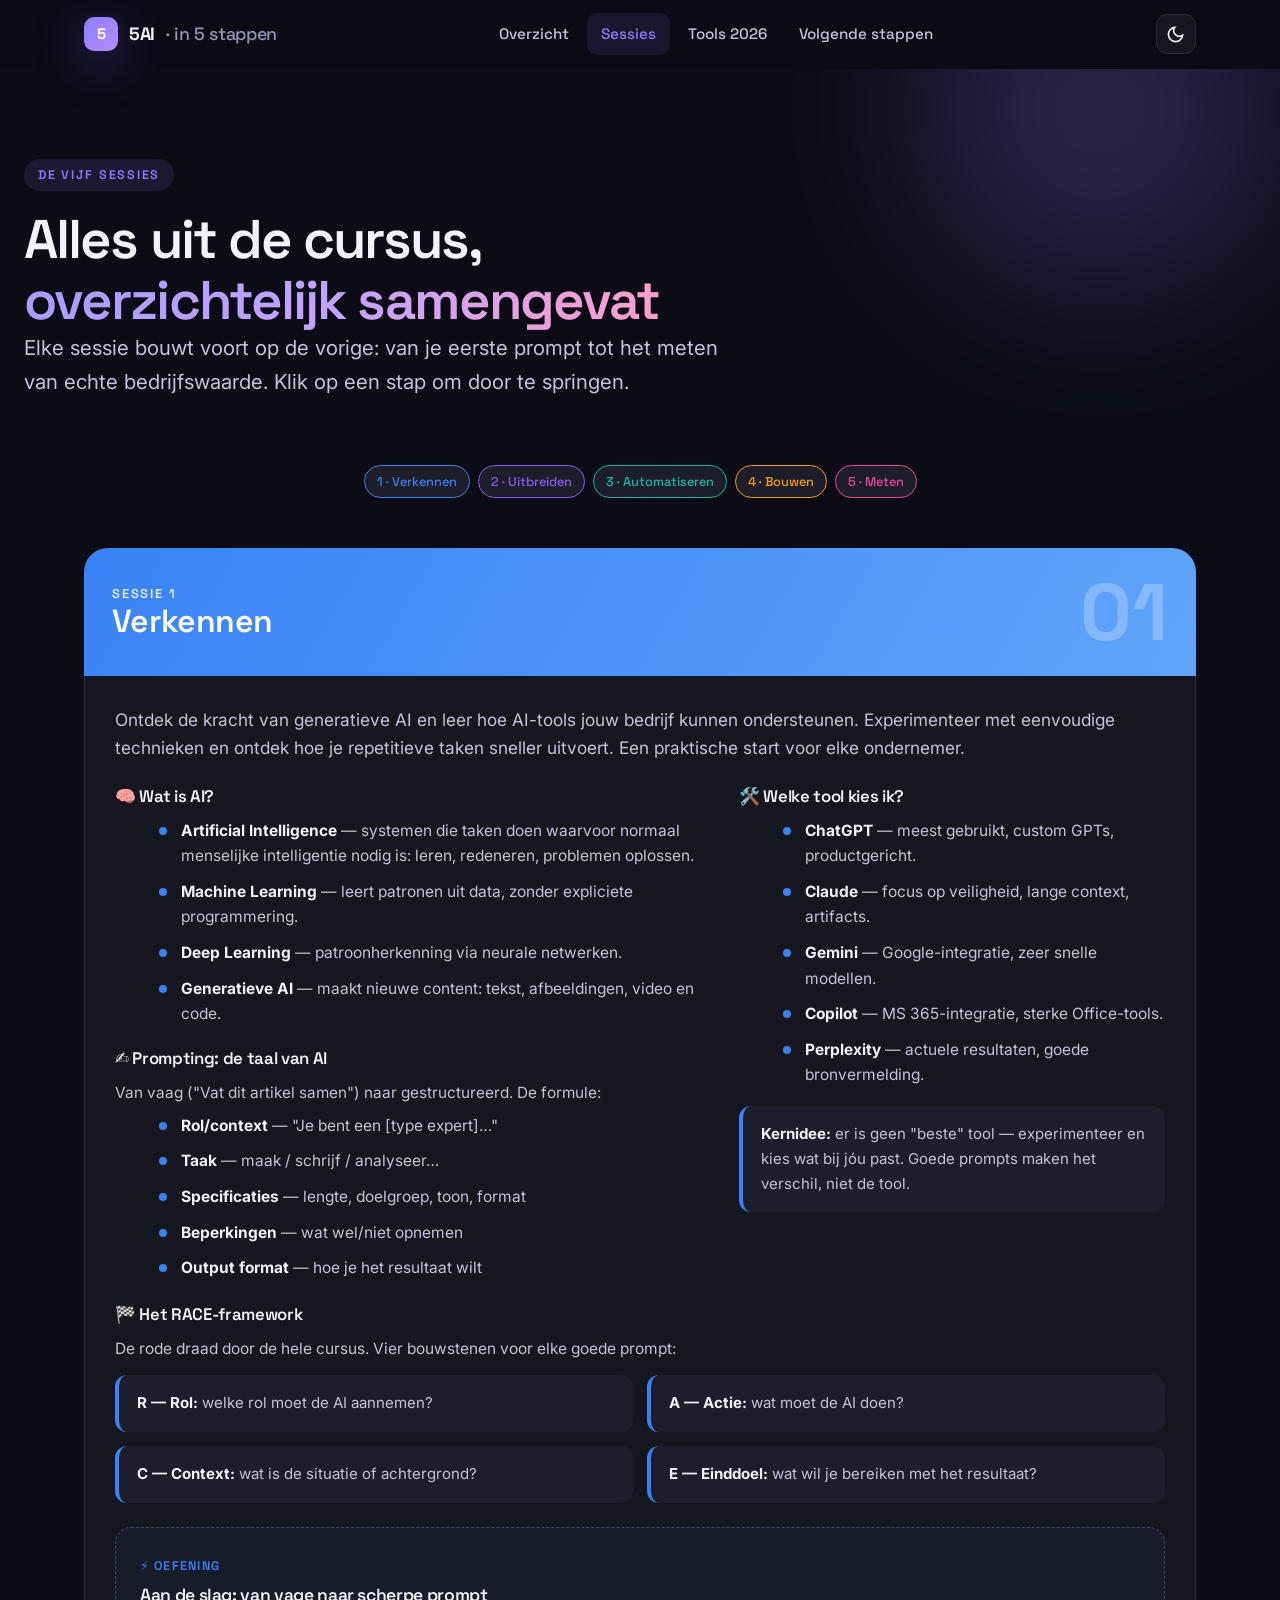
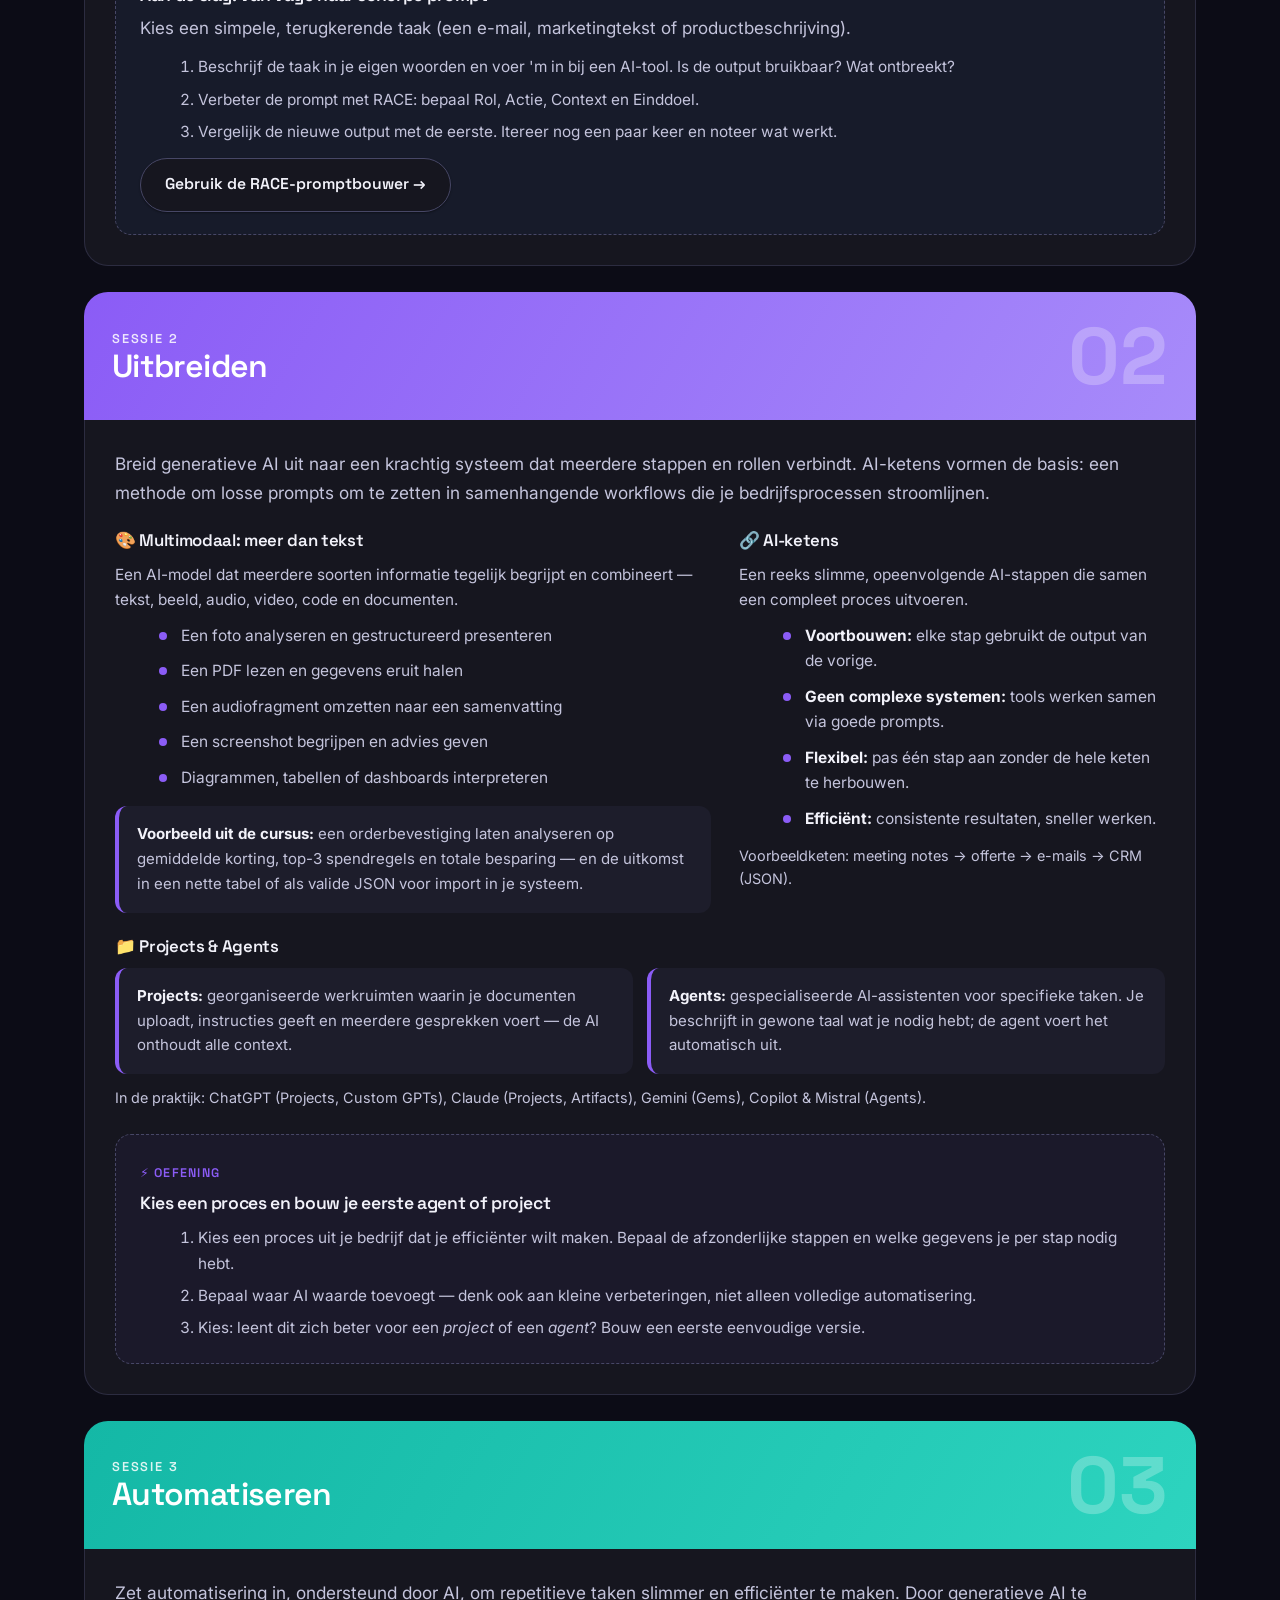
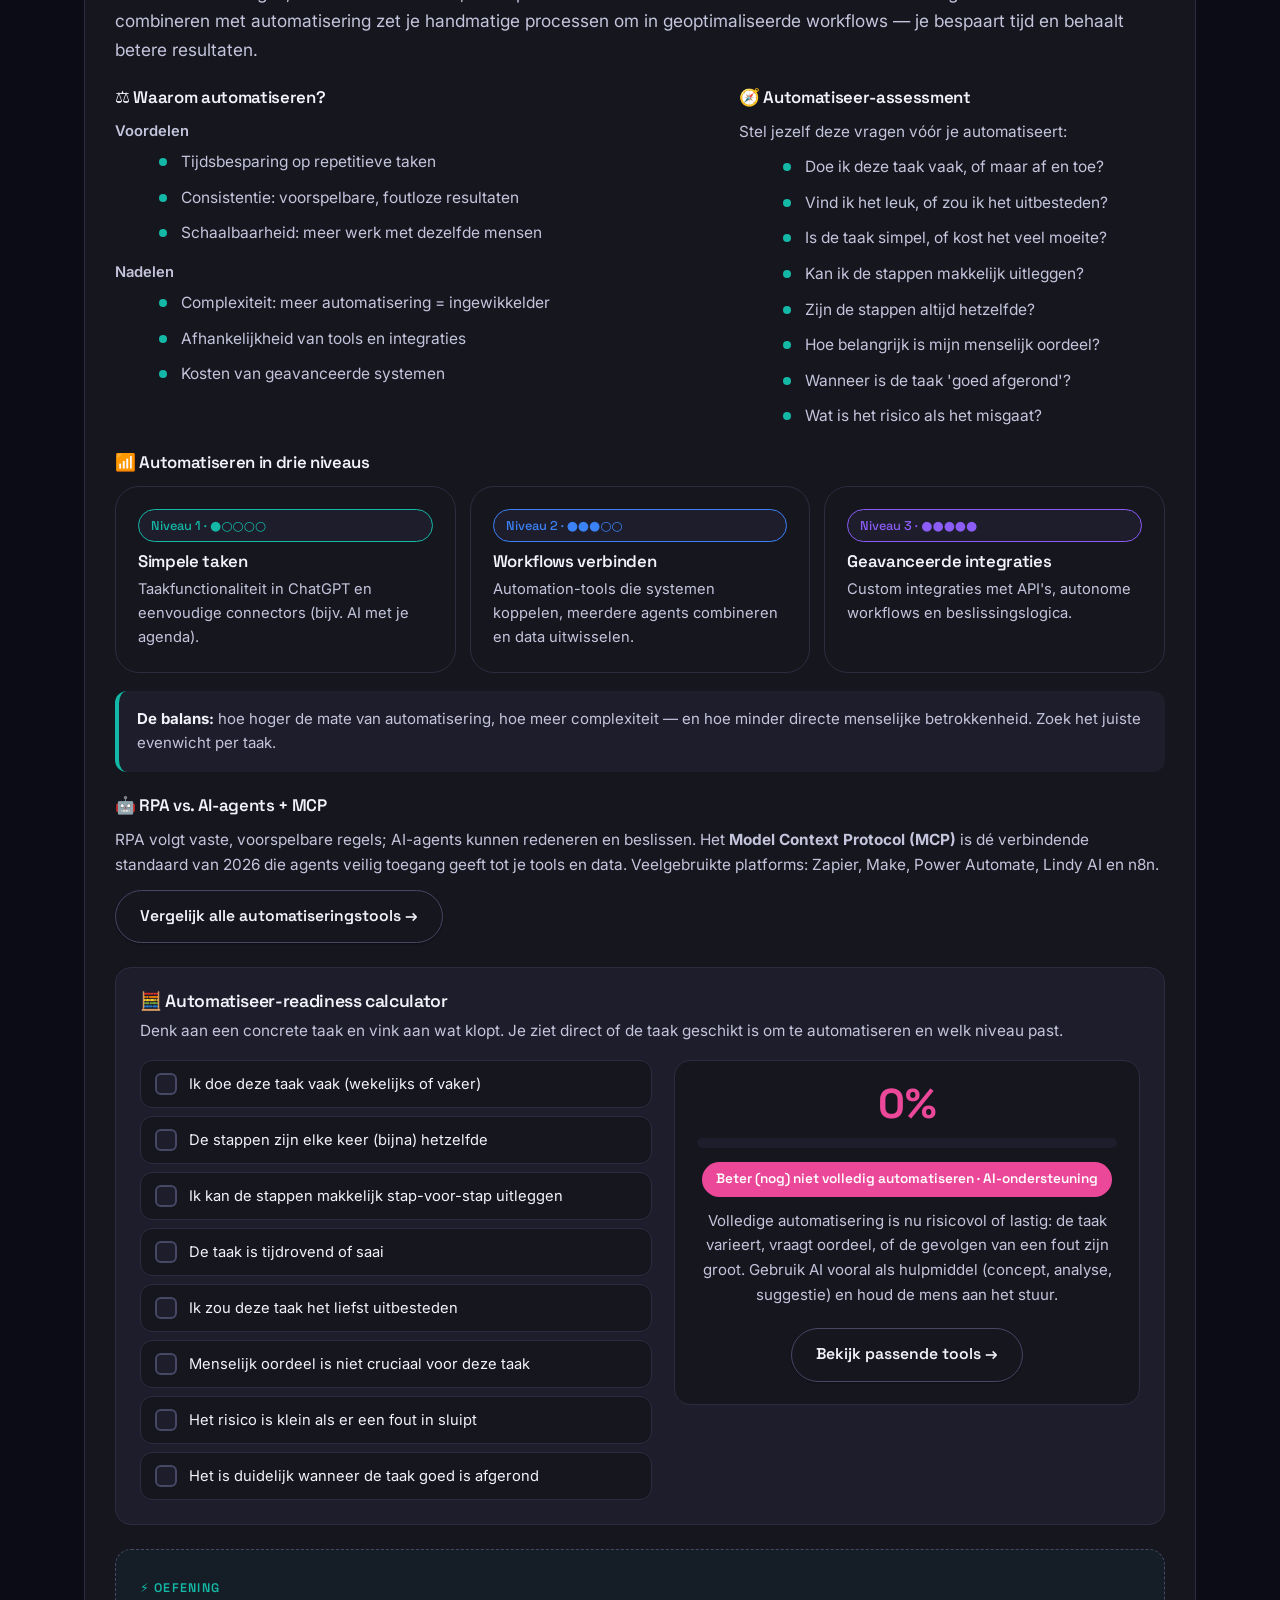
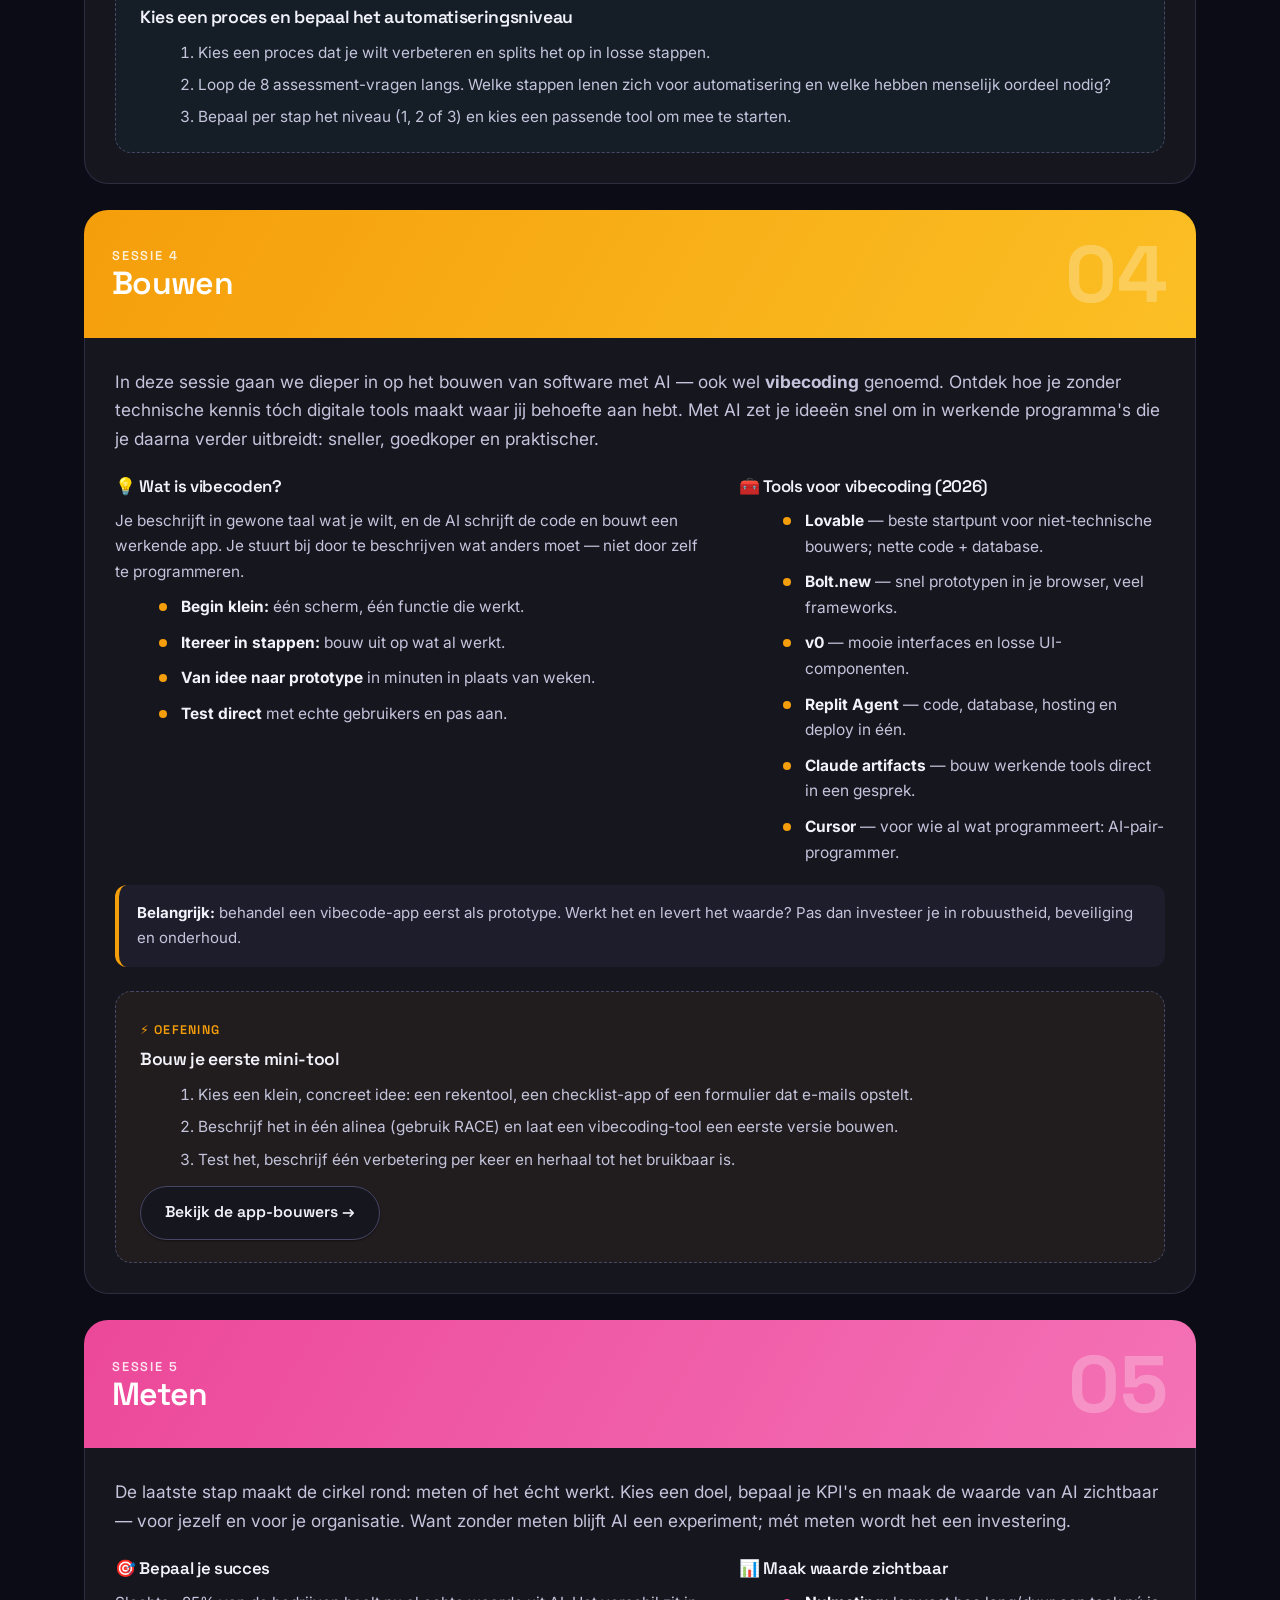
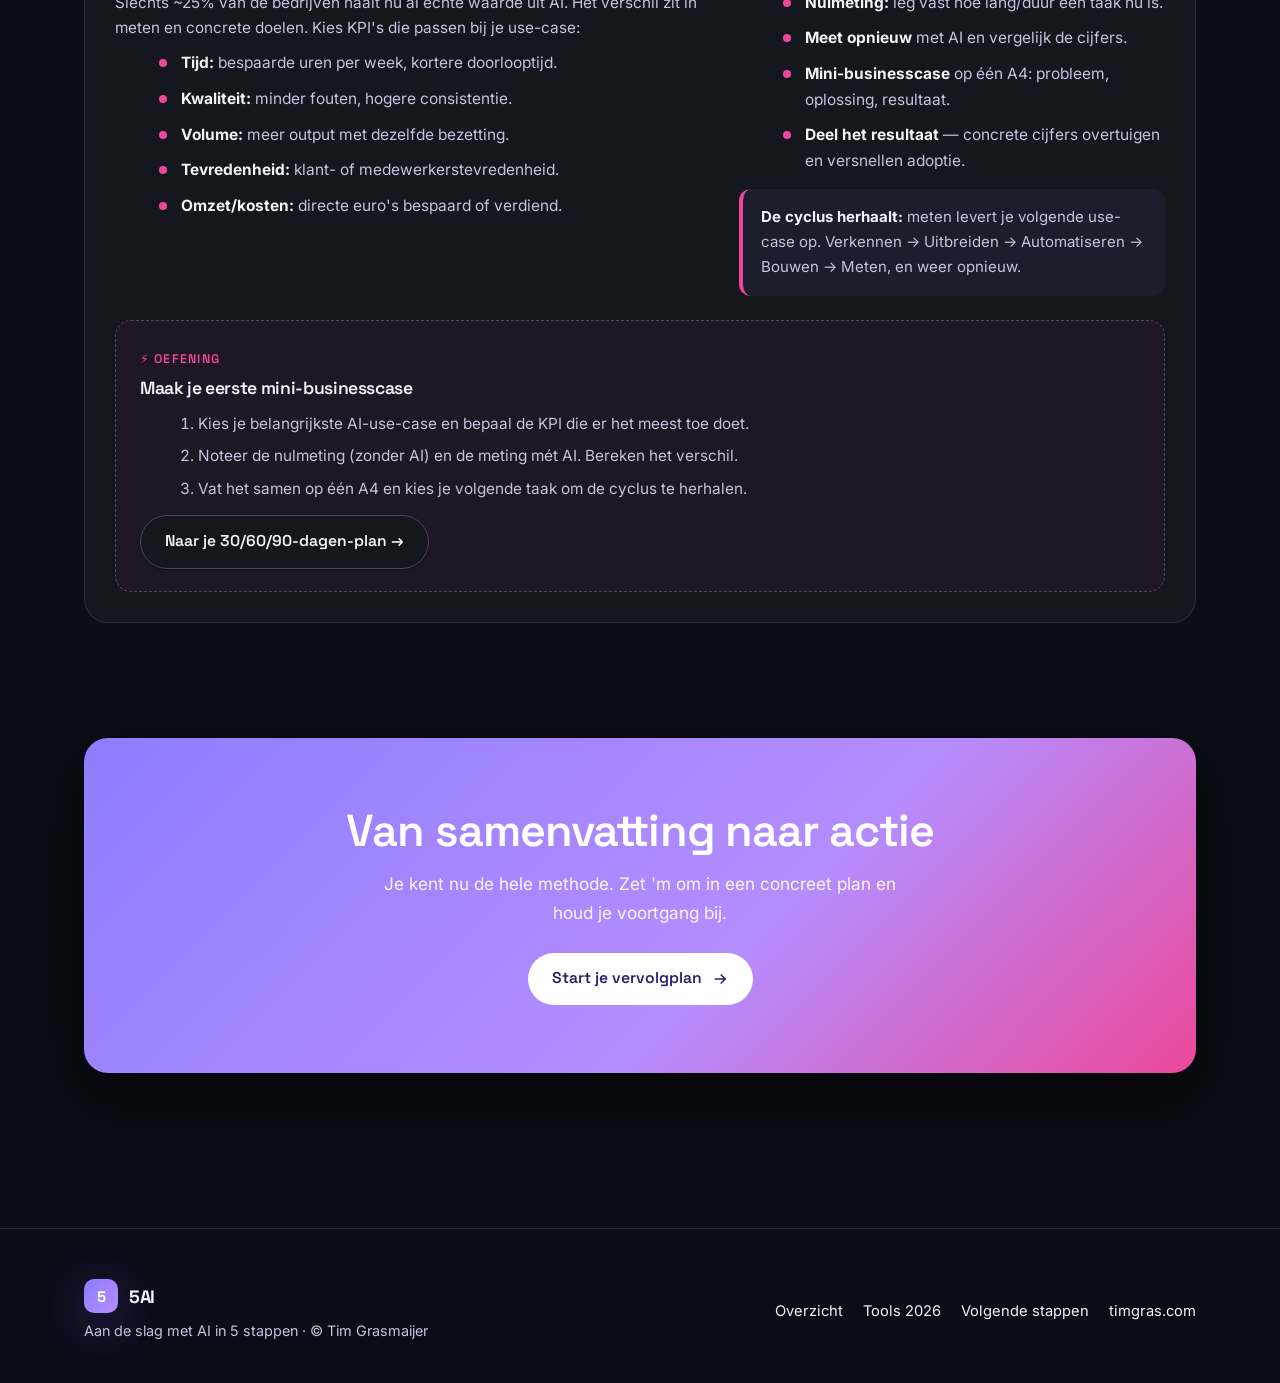
==== sessies.html @ a43a0463 "Initial commit" ====
<!DOCTYPE html>
<html lang="nl">
<head>
<meta charset="UTF-8" />
<meta name="viewport" content="width=device-width, initial-scale=1.0" />
<title>Sessies — 5AI</title>
<meta name="description" content="Samenvattingen van alle vijf sessies: Verkennen, Uitbreiden, Automatiseren, Bouwen en Meten — met frameworks en oefeningen." />
<link rel="preconnect" href="https://fonts.googleapis.com" />
<link rel="preconnect" href="https://fonts.gstatic.com" crossorigin />
<link href="https://fonts.googleapis.com/css2?family=Inter:wght@400;500;600&family=Space+Grotesk:wght@500;600;700&display=swap" rel="stylesheet" />
<script>try{document.documentElement.setAttribute('data-theme',localStorage.getItem('5ai-theme')||'dark')}catch(e){document.documentElement.setAttribute('data-theme','dark')}</script>
<link rel="stylesheet" href="css/styles.css" />
</head>
<body>

<header class="nav">
  <div class="wrap nav-inner">
    <a class="brand" href="index.html"><span class="logo">5</span> 5AI<span style="color:var(--faint);font-weight:500"> · in 5 stappen</span></a>
    <nav class="nav-links">
      <a href="index.html">Overzicht</a>
      <a href="sessies.html">Sessies</a>
      <a href="tools.html">Tools 2026</a>
      <a href="volgende-stappen.html">Volgende stappen</a>
    </nav>
    <div class="nav-tools">
      <button class="theme-toggle" onclick="toggleTheme()" aria-label="Wissel thema">
        <svg class="sun" viewBox="0 0 24 24" fill="none" stroke="currentColor" stroke-width="2"><circle cx="12" cy="12" r="4"/><path d="M12 2v2M12 20v2M4.93 4.93l1.41 1.41M17.66 17.66l1.41 1.41M2 12h2M20 12h2M6.34 17.66l-1.41 1.41M19.07 4.93l-1.41 1.41"/></svg>
        <svg class="moon" viewBox="0 0 24 24" fill="none" stroke="currentColor" stroke-width="2"><path d="M21 12.79A9 9 0 1 1 11.21 3 7 7 0 0 0 21 12.79z"/></svg>
      </button>
      <button class="hamburger" onclick="toggleMenu()" aria-label="Menu">
        <svg viewBox="0 0 24 24" fill="none" stroke="currentColor" stroke-width="2" width="20" height="20"><path d="M3 6h18M3 12h18M3 18h18"/></svg>
      </button>
    </div>
  </div>
</header>

<!-- PAGE HERO -->
<section class="page-hero">
  <div class="hero-blob b1"></div>
  <div class="wrap hero-inner" style="text-align:left;max-width:760px;margin-left:0">
    <span class="eyebrow reveal">De vijf sessies</span>
    <h1 class="display reveal d1" style="font-size:clamp(2rem,5vw,3.4rem)">Alles uit de cursus,<br><span class="gradient-text">overzichtelijk samengevat</span></h1>
    <p class="lead reveal d2">Elke sessie bouwt voort op de vorige: van je eerste prompt tot het meten van echte bedrijfswaarde. Klik op een stap om door te springen.</p>
  </div>
</section>

<!-- QUICK NAV -->
<section class="wrap reveal" style="margin-bottom:10px">
  <div class="chip-row" style="justify-content:center">
    <a class="chip" href="#sessie-1" style="border-color:var(--s1);color:var(--s1)">1 · Verkennen</a>
    <a class="chip" href="#sessie-2" style="border-color:var(--s2);color:var(--s2)">2 · Uitbreiden</a>
    <a class="chip" href="#sessie-3" style="border-color:var(--s3);color:var(--s3)">3 · Automatiseren</a>
    <a class="chip" href="#sessie-4" style="border-color:var(--s4);color:var(--s4)">4 · Bouwen</a>
    <a class="chip" href="#sessie-5" style="border-color:var(--s5);color:var(--s5)">5 · Meten</a>
  </div>
</section>

<section class="section" style="padding-top:40px">
  <div class="wrap">

  <!-- SESSIE 1 -->
  <article class="session-detail reveal" id="sessie-1" style="--accent:var(--s1)">
    <div class="sd-header" style="background:linear-gradient(120deg,var(--s1),#60a5fa)">
      <div><div class="k">Sessie 1</div><h3>Verkennen</h3></div>
      <div class="big-num">01</div>
    </div>
    <div class="sd-body">
      <p class="sd-intro">Ontdek de kracht van generatieve AI en leer hoe AI-tools jouw bedrijf kunnen ondersteunen. Experimenteer met eenvoudige technieken en ontdek hoe je repetitieve taken sneller uitvoert. Een praktische start voor elke ondernemer.</p>
      <div class="sd-grid">
        <div class="sd-block">
          <h4>🧠 Wat is AI?</h4>
          <ul class="sd-list">
            <li><strong>Artificial Intelligence</strong> — systemen die taken doen waarvoor normaal menselijke intelligentie nodig is: leren, redeneren, problemen oplossen.</li>
            <li><strong>Machine Learning</strong> — leert patronen uit data, zonder expliciete programmering.</li>
            <li><strong>Deep Learning</strong> — patroonherkenning via neurale netwerken.</li>
            <li><strong>Generatieve AI</strong> — maakt nieuwe content: tekst, afbeeldingen, video en code.</li>
          </ul>
          <h4 style="margin-top:22px">✍️ Prompting: de taal van AI</h4>
          <p class="muted" style="font-size:.96rem;margin-bottom:8px">Van vaag ("Vat dit artikel samen") naar gestructureerd. De formule:</p>
          <ul class="sd-list">
            <li><strong>Rol/context</strong> — "Je bent een [type expert]…"</li>
            <li><strong>Taak</strong> — maak / schrijf / analyseer…</li>
            <li><strong>Specificaties</strong> — lengte, doelgroep, toon, format</li>
            <li><strong>Beperkingen</strong> — wat wel/niet opnemen</li>
            <li><strong>Output format</strong> — hoe je het resultaat wilt</li>
          </ul>
        </div>
        <div class="sd-block">
          <h4>🛠️ Welke tool kies ik?</h4>
          <ul class="sd-list">
            <li><strong>ChatGPT</strong> — meest gebruikt, custom GPTs, productgericht.</li>
            <li><strong>Claude</strong> — focus op veiligheid, lange context, artifacts.</li>
            <li><strong>Gemini</strong> — Google-integratie, zeer snelle modellen.</li>
            <li><strong>Copilot</strong> — MS 365-integratie, sterke Office-tools.</li>
            <li><strong>Perplexity</strong> — actuele resultaten, goede bronvermelding.</li>
          </ul>
          <div class="callout" style="margin-top:18px"><strong>Kernidee:</strong> er is geen "beste" tool — experimenteer en kies wat bij jóu past. Goede prompts maken het verschil, niet de tool.</div>
        </div>
      </div>

      <div class="sd-block" style="margin-top:24px">
        <h4>🏁 Het RACE-framework</h4>
        <p class="muted" style="font-size:.97rem">De rode draad door de hele cursus. Vier bouwstenen voor elke goede prompt:</p>
        <div class="grid grid-2" style="margin-top:14px;gap:14px">
          <div class="callout" style="border-color:var(--s1)"><strong>R — Rol:</strong> welke rol moet de AI aannemen?</div>
          <div class="callout" style="border-color:var(--s1)"><strong>A — Actie:</strong> wat moet de AI doen?</div>
          <div class="callout" style="border-color:var(--s1)"><strong>C — Context:</strong> wat is de situatie of achtergrond?</div>
          <div class="callout" style="border-color:var(--s1)"><strong>E — Einddoel:</strong> wat wil je bereiken met het resultaat?</div>
        </div>
      </div>

      <div class="exercise">
        <span class="ex-tag">⚡ Oefening</span>
        <h4>Aan de slag: van vage naar scherpe prompt</h4>
        <p class="muted">Kies een simpele, terugkerende taak (een e-mail, marketingtekst of productbeschrijving).</p>
        <ol>
          <li>Beschrijf de taak in je eigen woorden en voer 'm in bij een AI-tool. Is de output bruikbaar? Wat ontbreekt?</li>
          <li>Verbeter de prompt met RACE: bepaal Rol, Actie, Context en Einddoel.</li>
          <li>Vergelijk de nieuwe output met de eerste. Itereer nog een paar keer en noteer wat werkt.</li>
        </ol>
        <p style="margin-top:14px"><a class="btn btn-ghost" href="volgende-stappen.html#race">Gebruik de RACE-promptbouwer →</a></p>
      </div>
    </div>
  </article>

  <!-- SESSIE 2 -->
  <article class="session-detail reveal" id="sessie-2" style="--accent:var(--s2)">
    <div class="sd-header" style="background:linear-gradient(120deg,var(--s2),#a78bfa)">
      <div><div class="k">Sessie 2</div><h3>Uitbreiden</h3></div>
      <div class="big-num">02</div>
    </div>
    <div class="sd-body">
      <p class="sd-intro">Breid generatieve AI uit naar een krachtig systeem dat meerdere stappen en rollen verbindt. AI-ketens vormen de basis: een methode om losse prompts om te zetten in samenhangende workflows die je bedrijfsprocessen stroomlijnen.</p>
      <div class="sd-grid">
        <div class="sd-block">
          <h4>🎨 Multimodaal: meer dan tekst</h4>
          <p class="muted" style="font-size:.96rem;margin-bottom:10px">Een AI-model dat meerdere soorten informatie tegelijk begrijpt en combineert — tekst, beeld, audio, video, code en documenten.</p>
          <ul class="sd-list">
            <li>Een foto analyseren en gestructureerd presenteren</li>
            <li>Een PDF lezen en gegevens eruit halen</li>
            <li>Een audiofragment omzetten naar een samenvatting</li>
            <li>Een screenshot begrijpen en advies geven</li>
            <li>Diagrammen, tabellen of dashboards interpreteren</li>
          </ul>
          <div class="callout" style="margin-top:16px;border-color:var(--s2)"><strong>Voorbeeld uit de cursus:</strong> een orderbevestiging laten analyseren op gemiddelde korting, top-3 spendregels en totale besparing — en de uitkomst in een nette tabel of als valide JSON voor import in je systeem.</div>
        </div>
        <div class="sd-block">
          <h4>🔗 AI-ketens</h4>
          <p class="muted" style="font-size:.96rem;margin-bottom:10px">Een reeks slimme, opeenvolgende AI-stappen die samen een compleet proces uitvoeren.</p>
          <ul class="sd-list">
            <li><strong>Voortbouwen:</strong> elke stap gebruikt de output van de vorige.</li>
            <li><strong>Geen complexe systemen:</strong> tools werken samen via goede prompts.</li>
            <li><strong>Flexibel:</strong> pas één stap aan zonder de hele keten te herbouwen.</li>
            <li><strong>Efficiënt:</strong> consistente resultaten, sneller werken.</li>
          </ul>
          <p class="muted" style="font-size:.9rem;margin-top:12px">Voorbeeldketen: meeting notes → offerte → e-mails → CRM (JSON).</p>
        </div>
      </div>

      <div class="sd-block" style="margin-top:24px">
        <h4>📁 Projects & Agents</h4>
        <div class="grid grid-2" style="margin-top:12px;gap:14px">
          <div class="callout" style="border-color:var(--s2)"><strong>Projects:</strong> georganiseerde werkruimten waarin je documenten uploadt, instructies geeft en meerdere gesprekken voert — de AI onthoudt alle context.</div>
          <div class="callout" style="border-color:var(--s2)"><strong>Agents:</strong> gespecialiseerde AI-assistenten voor specifieke taken. Je beschrijft in gewone taal wat je nodig hebt; de agent voert het automatisch uit.</div>
        </div>
        <p class="muted" style="font-size:.9rem;margin-top:12px">In de praktijk: ChatGPT (Projects, Custom GPTs), Claude (Projects, Artifacts), Gemini (Gems), Copilot &amp; Mistral (Agents).</p>
      </div>

      <div class="exercise">
        <span class="ex-tag">⚡ Oefening</span>
        <h4>Kies een proces en bouw je eerste agent of project</h4>
        <ol>
          <li>Kies een proces uit je bedrijf dat je efficiënter wilt maken. Bepaal de afzonderlijke stappen en welke gegevens je per stap nodig hebt.</li>
          <li>Bepaal waar AI waarde toevoegt — denk ook aan kleine verbeteringen, niet alleen volledige automatisering.</li>
          <li>Kies: leent dit zich beter voor een <em>project</em> of een <em>agent</em>? Bouw een eerste eenvoudige versie.</li>
        </ol>
      </div>
    </div>
  </article>

  <!-- SESSIE 3 -->
  <article class="session-detail reveal" id="sessie-3" style="--accent:var(--s3)">
    <div class="sd-header" style="background:linear-gradient(120deg,var(--s3),#2dd4bf)">
      <div><div class="k">Sessie 3</div><h3>Automatiseren</h3></div>
      <div class="big-num">03</div>
    </div>
    <div class="sd-body">
      <p class="sd-intro">Zet automatisering in, ondersteund door AI, om repetitieve taken slimmer en efficiënter te maken. Door generatieve AI te combineren met automatisering zet je handmatige processen om in geoptimaliseerde workflows — je bespaart tijd en behaalt betere resultaten.</p>
      <div class="sd-grid">
        <div class="sd-block">
          <h4>⚖️ Waarom automatiseren?</h4>
          <p class="muted" style="font-size:.92rem;font-weight:600;margin-bottom:6px">Voordelen</p>
          <ul class="sd-list">
            <li>Tijdsbesparing op repetitieve taken</li>
            <li>Consistentie: voorspelbare, foutloze resultaten</li>
            <li>Schaalbaarheid: meer werk met dezelfde mensen</li>
          </ul>
          <p class="muted" style="font-size:.92rem;font-weight:600;margin:14px 0 6px">Nadelen</p>
          <ul class="sd-list">
            <li>Complexiteit: meer automatisering = ingewikkelder</li>
            <li>Afhankelijkheid van tools en integraties</li>
            <li>Kosten van geavanceerde systemen</li>
          </ul>
        </div>
        <div class="sd-block">
          <h4>🧭 Automatiseer-assessment</h4>
          <p class="muted" style="font-size:.96rem;margin-bottom:10px">Stel jezelf deze vragen vóór je automatiseert:</p>
          <ul class="sd-list">
            <li>Doe ik deze taak vaak, of maar af en toe?</li>
            <li>Vind ik het leuk, of zou ik het uitbesteden?</li>
            <li>Is de taak simpel, of kost het veel moeite?</li>
            <li>Kan ik de stappen makkelijk uitleggen?</li>
            <li>Zijn de stappen altijd hetzelfde?</li>
            <li>Hoe belangrijk is mijn menselijk oordeel?</li>
            <li>Wanneer is de taak 'goed afgerond'?</li>
            <li>Wat is het risico als het misgaat?</li>
          </ul>
        </div>
      </div>

      <div class="sd-block" style="margin-top:24px">
        <h4>📶 Automatiseren in drie niveaus</h4>
        <div class="grid grid-3" style="margin-top:14px;gap:14px">
          <div class="card" style="padding:22px;box-shadow:none">
            <div class="chip" style="border-color:var(--s3);color:var(--s3)">Niveau 1 · ●○○○○</div>
            <h3 style="font-size:1.05rem;margin:10px 0 6px">Simpele taken</h3>
            <p style="font-size:.92rem">Taakfunctionaliteit in ChatGPT en eenvoudige connectors (bijv. AI met je agenda).</p>
          </div>
          <div class="card" style="padding:22px;box-shadow:none">
            <div class="chip" style="border-color:var(--s1);color:var(--s1)">Niveau 2 · ●●●○○</div>
            <h3 style="font-size:1.05rem;margin:10px 0 6px">Workflows verbinden</h3>
            <p style="font-size:.92rem">Automation-tools die systemen koppelen, meerdere agents combineren en data uitwisselen.</p>
          </div>
          <div class="card" style="padding:22px;box-shadow:none">
            <div class="chip" style="border-color:var(--s2);color:var(--s2)">Niveau 3 · ●●●●●</div>
            <h3 style="font-size:1.05rem;margin:10px 0 6px">Geavanceerde integraties</h3>
            <p style="font-size:.92rem">Custom integraties met API's, autonome workflows en beslissingslogica.</p>
          </div>
        </div>
        <div class="callout" style="margin-top:18px;border-color:var(--s3)"><strong>De balans:</strong> hoe hoger de mate van automatisering, hoe meer complexiteit — en hoe minder directe menselijke betrokkenheid. Zoek het juiste evenwicht per taak.</div>
      </div>

      <div class="sd-block" style="margin-top:24px">
        <h4>🤖 RPA vs. AI-agents + MCP</h4>
        <p class="muted" style="font-size:.96rem">RPA volgt vaste, voorspelbare regels; AI-agents kunnen redeneren en beslissen. Het <strong>Model Context Protocol (MCP)</strong> is dé verbindende standaard van 2026 die agents veilig toegang geeft tot je tools en data. Veelgebruikte platforms: Zapier, Make, Power Automate, Lindy AI en n8n.</p>
        <p style="margin-top:12px"><a class="btn btn-ghost" href="tools.html">Vergelijk alle automatiseringstools →</a></p>
      </div>

      <div class="calc-wrap" style="margin-top:24px">
        <h4 style="display:flex;align-items:center;gap:8px;font-size:1.1rem;margin-bottom:6px">🧮 Automatiseer-readiness calculator</h4>
        <p class="muted" style="font-size:.96rem;margin-bottom:16px">Denk aan een concrete taak en vink aan wat klopt. Je ziet direct of de taak geschikt is om te automatiseren en welk niveau past.</p>
        <div id="calc"></div>
      </div>

      <div class="exercise">
        <span class="ex-tag">⚡ Oefening</span>
        <h4>Kies een proces en bepaal het automatiseringsniveau</h4>
        <ol>
          <li>Kies een proces dat je wilt verbeteren en splits het op in losse stappen.</li>
          <li>Loop de 8 assessment-vragen langs. Welke stappen lenen zich voor automatisering en welke hebben menselijk oordeel nodig?</li>
          <li>Bepaal per stap het niveau (1, 2 of 3) en kies een passende tool om mee te starten.</li>
        </ol>
      </div>
    </div>
  </article>

  <!-- SESSIE 4 -->
  <article class="session-detail reveal" id="sessie-4" style="--accent:var(--s4)">
    <div class="sd-header" style="background:linear-gradient(120deg,var(--s4),#fbbf24)">
      <div><div class="k">Sessie 4</div><h3>Bouwen</h3></div>
      <div class="big-num">04</div>
    </div>
    <div class="sd-body">
      <p class="sd-intro">In deze sessie gaan we dieper in op het bouwen van software met AI — ook wel <strong>vibecoding</strong> genoemd. Ontdek hoe je zonder technische kennis tóch digitale tools maakt waar jij behoefte aan hebt. Met AI zet je ideeën snel om in werkende programma's die je daarna verder uitbreidt: sneller, goedkoper en praktischer.</p>
      <div class="sd-grid">
        <div class="sd-block">
          <h4>💡 Wat is vibecoden?</h4>
          <p class="muted" style="font-size:.96rem;margin-bottom:10px">Je beschrijft in gewone taal wat je wilt, en de AI schrijft de code en bouwt een werkende app. Je stuurt bij door te beschrijven wat anders moet — niet door zelf te programmeren.</p>
          <ul class="sd-list">
            <li><strong>Begin klein:</strong> één scherm, één functie die werkt.</li>
            <li><strong>Itereer in stappen:</strong> bouw uit op wat al werkt.</li>
            <li><strong>Van idee naar prototype</strong> in minuten in plaats van weken.</li>
            <li><strong>Test direct</strong> met echte gebruikers en pas aan.</li>
          </ul>
        </div>
        <div class="sd-block">
          <h4>🧰 Tools voor vibecoding (2026)</h4>
          <ul class="sd-list">
            <li><strong>Lovable</strong> — beste startpunt voor niet-technische bouwers; nette code + database.</li>
            <li><strong>Bolt.new</strong> — snel prototypen in je browser, veel frameworks.</li>
            <li><strong>v0</strong> — mooie interfaces en losse UI-componenten.</li>
            <li><strong>Replit Agent</strong> — code, database, hosting en deploy in één.</li>
            <li><strong>Claude artifacts</strong> — bouw werkende tools direct in een gesprek.</li>
            <li><strong>Cursor</strong> — voor wie al wat programmeert: AI-pair-programmer.</li>
          </ul>
        </div>
      </div>
      <div class="callout" style="margin-top:20px;border-color:var(--s4)"><strong>Belangrijk:</strong> behandel een vibecode-app eerst als prototype. Werkt het en levert het waarde? Pas dan investeer je in robuustheid, beveiliging en onderhoud.</div>

      <div class="exercise">
        <span class="ex-tag">⚡ Oefening</span>
        <h4>Bouw je eerste mini-tool</h4>
        <ol>
          <li>Kies een klein, concreet idee: een rekentool, een checklist-app of een formulier dat e-mails opstelt.</li>
          <li>Beschrijf het in één alinea (gebruik RACE) en laat een vibecoding-tool een eerste versie bouwen.</li>
          <li>Test het, beschrijf één verbetering per keer en herhaal tot het bruikbaar is.</li>
        </ol>
        <p style="margin-top:14px"><a class="btn btn-ghost" href="tools.html#explorer">Bekijk de app-bouwers →</a></p>
      </div>
    </div>
  </article>

  <!-- SESSIE 5 -->
  <article class="session-detail reveal" id="sessie-5" style="--accent:var(--s5)">
    <div class="sd-header" style="background:linear-gradient(120deg,var(--s5),#f472b6)">
      <div><div class="k">Sessie 5</div><h3>Meten</h3></div>
      <div class="big-num">05</div>
    </div>
    <div class="sd-body">
      <p class="sd-intro">De laatste stap maakt de cirkel rond: meten of het écht werkt. Kies een doel, bepaal je KPI's en maak de waarde van AI zichtbaar — voor jezelf en voor je organisatie. Want zonder meten blijft AI een experiment; mét meten wordt het een investering.</p>
      <div class="sd-grid">
        <div class="sd-block">
          <h4>🎯 Bepaal je succes</h4>
          <p class="muted" style="font-size:.96rem;margin-bottom:10px">Slechts ~25% van de bedrijven haalt nu al echte waarde uit AI. Het verschil zit in meten en concrete doelen. Kies KPI's die passen bij je use-case:</p>
          <ul class="sd-list">
            <li><strong>Tijd:</strong> bespaarde uren per week, kortere doorlooptijd.</li>
            <li><strong>Kwaliteit:</strong> minder fouten, hogere consistentie.</li>
            <li><strong>Volume:</strong> meer output met dezelfde bezetting.</li>
            <li><strong>Tevredenheid:</strong> klant- of medewerkerstevredenheid.</li>
            <li><strong>Omzet/kosten:</strong> directe euro's bespaard of verdiend.</li>
          </ul>
        </div>
        <div class="sd-block">
          <h4>📊 Maak waarde zichtbaar</h4>
          <ul class="sd-list">
            <li><strong>Nulmeting:</strong> leg vast hoe lang/duur een taak nú is.</li>
            <li><strong>Meet opnieuw</strong> met AI en vergelijk de cijfers.</li>
            <li><strong>Mini-businesscase</strong> op één A4: probleem, oplossing, resultaat.</li>
            <li><strong>Deel het resultaat</strong> — concrete cijfers overtuigen en versnellen adoptie.</li>
          </ul>
          <div class="callout" style="margin-top:16px;border-color:var(--s5)"><strong>De cyclus herhaalt:</strong> meten levert je volgende use-case op. Verkennen → Uitbreiden → Automatiseren → Bouwen → Meten, en weer opnieuw.</div>
        </div>
      </div>

      <div class="exercise">
        <span class="ex-tag">⚡ Oefening</span>
        <h4>Maak je eerste mini-businesscase</h4>
        <ol>
          <li>Kies je belangrijkste AI-use-case en bepaal de KPI die er het meest toe doet.</li>
          <li>Noteer de nulmeting (zonder AI) en de meting mét AI. Bereken het verschil.</li>
          <li>Vat het samen op één A4 en kies je volgende taak om de cyclus te herhalen.</li>
        </ol>
        <p style="margin-top:14px"><a class="btn btn-ghost" href="volgende-stappen.html">Naar je 30/60/90-dagen-plan →</a></p>
      </div>
    </div>
  </article>

  </div>
</section>

<!-- CTA -->
<section class="section cta-band" style="padding-top:0">
  <div class="wrap">
    <div class="cta-card reveal">
      <h2>Van samenvatting naar actie</h2>
      <p>Je kent nu de hele methode. Zet 'm om in een concreet plan en houd je voortgang bij.</p>
      <a class="btn btn-white" href="volgende-stappen.html">Start je vervolgplan
        <svg viewBox="0 0 24 24" fill="none" stroke="currentColor" stroke-width="2"><path d="M5 12h14M13 6l6 6-6 6"/></svg></a>
    </div>
  </div>
</section>

<footer class="footer">
  <div class="wrap footer-inner">
    <div>
      <div class="brand" style="margin-bottom:6px"><span class="logo">5</span> 5AI</div>
      <p class="muted">Aan de slag met AI in 5 stappen · © Tim Grasmaijer</p>
    </div>
    <nav class="footer-links">
      <a href="index.html">Overzicht</a>
      <a href="tools.html">Tools 2026</a>
      <a href="volgende-stappen.html">Volgende stappen</a>
      <a href="https://timgras.com" target="_blank" rel="noopener">timgras.com</a>
    </nav>
  </div>
</footer>

<script src="js/main.js"></script>
<script src="js/calc.js"></script>
</body>
</html>
---- css/styles.css ----
/* =========================================================
   5AI — Aan de slag met AI in 5 stappen
   Design system & shared styles  •  v2
   ========================================================= */

/* ---------- Tokens ---------- */
:root {
  /* Brand */
  --brand: #6d5dfc;
  --brand-2: #9b6dfc;
  --brand-ink: #2a1f6b;

  /* Step accent colors */
  --s1: #3b82f6;  /* Verkennen   – blauw   */
  --s2: #8b5cf6;  /* Uitbreiden  – violet  */
  --s3: #14b8a6;  /* Automatiseren – teal  */
  --s4: #f59e0b;  /* Bouwen      – amber   */
  --s5: #ec4899;  /* Meten       – roze    */

  /* Light theme surfaces */
  --bg: #f7f7fb;
  --bg-soft: #eeeef6;
  --surface: #ffffff;
  --surface-2: #f3f3fa;
  --border: #e6e6f0;
  --border-strong: #d4d4e4;
  --text: #1a1a2e;
  --muted: #5b5b75;
  --faint: #8a8aa3;

  --shadow-sm: 0 1px 2px rgba(28,25,60,.06), 0 1px 3px rgba(28,25,60,.05);
  --shadow-md: 0 4px 14px rgba(28,25,60,.08);
  --shadow-lg: 0 18px 48px rgba(28,25,60,.14);
  --shadow-glow: 0 10px 40px rgba(109,93,252,.28);

  --radius: 16px;
  --radius-lg: 24px;
  --radius-sm: 10px;

  --maxw: 1160px;
  --font-head: "Space Grotesk", system-ui, sans-serif;
  --font-body: "Inter", system-ui, -apple-system, sans-serif;

  --ease: cubic-bezier(.22,.61,.36,1);
}

[data-theme="dark"] {
  /* brighter accents for legible text on dark */
  --brand: #8e7dff;
  --brand-2: #b48dff;
  --bg: #0c0c16;
  --bg-soft: #12121f;
  --surface: #16161f;
  --surface-2: #1d1d2b;
  --border: #2c2c40;
  --border-strong: #474766;
  --text: #f2f2fa;
  --muted: #c4c4dc;
  --faint: #9595b5;
  --shadow-sm: 0 1px 2px rgba(0,0,0,.4);
  --shadow-md: 0 6px 20px rgba(0,0,0,.45);
  --shadow-lg: 0 24px 60px rgba(0,0,0,.6);
  --shadow-glow: 0 10px 50px rgba(109,93,252,.45);
}

/* ---------- Reset ---------- */
*, *::before, *::after { box-sizing: border-box; }
* { margin: 0; }
html { scroll-behavior: smooth; -webkit-text-size-adjust: 100%; }
body {
  font-family: var(--font-body);
  background: var(--bg);
  color: var(--text);
  line-height: 1.65;
  font-size: 17px;
  -webkit-font-smoothing: antialiased;
  overflow-x: hidden;
  transition: background .4s var(--ease), color .4s var(--ease);
}
img { max-width: 100%; display: block; }
a { color: inherit; text-decoration: none; }
button { font-family: inherit; cursor: pointer; border: none; background: none; color: inherit; }
h1,h2,h3,h4 { font-family: var(--font-head); line-height: 1.12; font-weight: 600; letter-spacing: -.02em; }

/* ---------- Layout ---------- */
.wrap { width: 100%; max-width: var(--maxw); margin: 0 auto; padding: 0 24px; }
.section { padding: clamp(56px, 9vw, 120px) 0; }
.section-head { max-width: 720px; margin: 0 auto clamp(36px,5vw,60px); text-align: center; }
.section-head.left { margin-left: 0; text-align: left; }
.eyebrow {
  display: inline-flex; align-items: center; gap: 8px;
  font-family: var(--font-head); font-weight: 600; font-size: .78rem;
  letter-spacing: .14em; text-transform: uppercase; color: var(--brand);
  background: color-mix(in srgb, var(--brand) 12%, transparent);
  padding: 6px 14px; border-radius: 999px; margin-bottom: 18px;
}
h1.display { font-size: clamp(2.4rem, 6vw, 4.4rem); letter-spacing: -.035em; }
h2.title { font-size: clamp(1.9rem, 4vw, 3rem); }
h3.sub { font-size: clamp(1.2rem,2vw,1.5rem); }
.lead { font-size: clamp(1.05rem,1.6vw,1.28rem); color: var(--muted); }
.muted { color: var(--muted); }
.gradient-text {
  background: linear-gradient(110deg, var(--brand), var(--brand-2) 55%, var(--s5));
  -webkit-background-clip: text; background-clip: text; color: transparent;
}
/* Brighter gradient on dark so large headings stay legible */
[data-theme="dark"] .gradient-text {
  background: linear-gradient(110deg, #a99bff, #c4a3ff 50%, #ff9ec9);
  -webkit-background-clip: text; background-clip: text; color: transparent;
}

/* ---------- Buttons ---------- */
.btn {
  display: inline-flex; align-items: center; gap: 9px;
  font-family: var(--font-head); font-weight: 600; font-size: .98rem;
  padding: 13px 24px; border-radius: 999px; transition: all .25s var(--ease);
  white-space: nowrap;
}
.btn-primary {
  background: linear-gradient(120deg, var(--brand), var(--brand-2));
  color: #fff; box-shadow: var(--shadow-glow);
}
.btn-primary:hover { transform: translateY(-2px); box-shadow: 0 14px 50px rgba(109,93,252,.45); }
.btn-ghost { background: var(--surface); color: var(--text); border: 1.5px solid var(--border-strong); box-shadow: var(--shadow-sm); }
.btn-ghost:hover { border-color: var(--brand); color: var(--brand); transform: translateY(-2px); }
.btn svg { width: 18px; height: 18px; }

/* ---------- Navbar ---------- */
.nav {
  position: sticky; top: 0; z-index: 100;
  backdrop-filter: blur(16px);
  background: color-mix(in srgb, var(--bg) 78%, transparent);
  border-bottom: 1px solid transparent;
  transition: border-color .3s, background .3s;
}
.nav.scrolled { border-color: var(--border); }
.nav-inner { display: flex; align-items: center; justify-content: space-between; height: 68px; }
.brand { display: flex; align-items: center; gap: 11px; font-family: var(--font-head); font-weight: 700; font-size: 1.12rem; letter-spacing: -.02em; }
.brand .logo {
  width: 34px; height: 34px; border-radius: 10px; display: grid; place-items: center;
  background: linear-gradient(135deg, var(--brand), var(--brand-2)); color: #fff;
  font-size: .95rem; font-weight: 700; box-shadow: var(--shadow-glow);
}
.nav-links { display: flex; align-items: center; gap: 4px; }
.nav-links a {
  font-family: var(--font-head); font-weight: 500; font-size: .95rem; color: var(--muted);
  padding: 8px 14px; border-radius: 10px; transition: all .2s;
}
.nav-links a:hover { color: var(--text); background: var(--surface-2); }
.nav-links a.active { color: var(--brand); background: color-mix(in srgb, var(--brand) 10%, transparent); }
.nav-tools { display: flex; align-items: center; gap: 10px; }
.theme-toggle {
  width: 40px; height: 40px; border-radius: 11px; display: grid; place-items: center;
  border: 1px solid var(--border); background: var(--surface); transition: all .2s;
}
.theme-toggle:hover { border-color: var(--brand); transform: translateY(-1px); }
.theme-toggle svg { width: 19px; height: 19px; }
.theme-toggle .moon { display: none; }
[data-theme="dark"] .theme-toggle .moon { display: block; }
[data-theme="dark"] .theme-toggle .sun { display: none; }
.hamburger { display: none; width: 40px; height: 40px; border-radius: 11px; place-items: center; border: 1px solid var(--border); background: var(--surface); }

/* ---------- Hero ---------- */
.hero { position: relative; padding: clamp(60px,10vw,120px) 0 clamp(40px,7vw,90px); overflow: hidden; }
.hero-blob {
  position: absolute; border-radius: 50%; filter: blur(80px); opacity: .5; z-index: 0;
  animation: float 16s var(--ease) infinite alternate;
}
.hero-blob.b1 { width: 480px; height: 480px; background: var(--brand); top: -160px; right: -80px; }
.hero-blob.b2 { width: 420px; height: 420px; background: var(--s5); bottom: -180px; left: -120px; animation-delay: -6s; }
.hero-blob.b3 { width: 320px; height: 320px; background: var(--s3); top: 40%; left: 40%; animation-delay: -3s; opacity: .3; }
[data-theme="dark"] .hero-blob { opacity: .22; }
@keyframes float { to { transform: translate(40px, 40px) scale(1.1); } }
.hero-inner { position: relative; z-index: 1; text-align: center; max-width: 880px; margin: 0 auto; }
.hero p.lead { margin: 22px auto 0; max-width: 620px; }
.hero-cta { display: flex; gap: 14px; justify-content: center; flex-wrap: wrap; margin-top: 34px; }
.hero-meta { margin-top: 30px; font-size: .9rem; color: var(--faint); font-family: var(--font-head); }

/* ---------- Stat counters ---------- */
.stats { display: grid; grid-template-columns: repeat(4,1fr); gap: 18px; }
.stat {
  background: var(--surface); border: 1px solid var(--border); border-radius: var(--radius);
  padding: 26px 22px; box-shadow: var(--shadow-sm); text-align: center;
}
.stat .num { font-family: var(--font-head); font-weight: 700; font-size: clamp(2rem,4vw,2.8rem); letter-spacing: -.03em; }
.stat .lbl { font-size: .92rem; color: var(--muted); margin-top: 6px; }

/* ---------- Cards / grids ---------- */
.grid { display: grid; gap: 22px; }
.grid-2 { grid-template-columns: repeat(2,1fr); }
.grid-3 { grid-template-columns: repeat(3,1fr); }
.card {
  background: var(--surface); border: 1px solid var(--border); border-radius: var(--radius-lg);
  padding: 30px; box-shadow: var(--shadow-sm); transition: transform .3s var(--ease), box-shadow .3s, border-color .3s;
}
.card:hover { transform: translateY(-4px); box-shadow: var(--shadow-lg); }
.card .ico {
  width: 50px; height: 50px; border-radius: 14px; display: grid; place-items: center;
  font-size: 1.4rem; margin-bottom: 18px;
}
.card h3 { font-size: 1.25rem; margin-bottom: 8px; }
.card p { color: var(--muted); font-size: .98rem; }

/* ---------- Step timeline (journey) ---------- */
.journey { position: relative; }
.steps { display: grid; grid-template-columns: repeat(5,1fr); gap: 16px; position: relative; }
.steps::before {
  content: ""; position: absolute; top: 30px; left: 8%; right: 8%; height: 3px;
  background: linear-gradient(90deg, var(--s1), var(--s2), var(--s3), var(--s4), var(--s5));
  border-radius: 3px; z-index: 0; opacity: .5;
}
.step-node { position: relative; z-index: 1; text-align: center; }
.step-dot {
  width: 62px; height: 62px; border-radius: 50%; margin: 0 auto 16px; display: grid; place-items: center;
  font-family: var(--font-head); font-weight: 700; font-size: 1.3rem; color: #fff;
  box-shadow: var(--shadow-md); border: 4px solid var(--bg); transition: transform .3s var(--ease);
}
.step-node:hover .step-dot { transform: scale(1.12) translateY(-3px); }
.step-node h4 { font-size: 1.05rem; margin-bottom: 4px; }
.step-node .s-sub { font-size: .85rem; color: var(--muted); }
.step-node .s-num { font-size: .72rem; letter-spacing: .12em; text-transform: uppercase; color: var(--faint); font-family: var(--font-head); font-weight: 600; }

/* ---------- Session cards ---------- */
.session-card {
  background: var(--surface); border: 1px solid var(--border); border-radius: var(--radius-lg);
  overflow: hidden; box-shadow: var(--shadow-sm); transition: transform .3s var(--ease), box-shadow .3s;
  display: flex; flex-direction: column;
}
.session-card:hover { transform: translateY(-5px); box-shadow: var(--shadow-lg); }
.session-top { padding: 26px 28px 0; display: flex; align-items: center; gap: 14px; }
.session-badge {
  width: 54px; height: 54px; border-radius: 16px; display: grid; place-items: center; flex: none;
  font-family: var(--font-head); font-weight: 700; font-size: 1.5rem; color: #fff;
}
.session-meta .k { font-size: .74rem; letter-spacing: .12em; text-transform: uppercase; color: var(--faint); font-family: var(--font-head); font-weight: 600; }
.session-meta h3 { font-size: 1.4rem; }
.session-body { padding: 18px 28px 26px; }
.session-body > p { color: var(--muted); font-size: .98rem; }
.chip-row { display: flex; flex-wrap: wrap; gap: 8px; margin-top: 16px; }
.chip {
  font-family: var(--font-head); font-size: .8rem; font-weight: 500; padding: 5px 12px; border-radius: 999px;
  background: var(--surface-2); border: 1px solid var(--border); color: var(--muted);
}

/* ---------- Detailed session blocks ---------- */
.session-detail { scroll-margin-top: 90px; }
.session-detail + .session-detail { margin-top: 26px; }
.sd-header {
  display: flex; align-items: center; gap: 18px; padding: 24px 28px; border-radius: var(--radius-lg) var(--radius-lg) 0 0;
  color: #fff; position: relative; overflow: hidden;
}
.sd-header h3 { font-size: clamp(1.5rem,3vw,2rem); }
.sd-header .k { font-size: .8rem; letter-spacing: .14em; text-transform: uppercase; opacity: .85; font-family: var(--font-head); font-weight: 600; }
.sd-header .big-num { font-size: clamp(3rem,7vw,5rem); font-weight: 700; font-family: var(--font-head); opacity: .25; margin-left: auto; line-height: 1; }
.sd-body { background: var(--surface); border: 1px solid var(--border); border-top: none; border-radius: 0 0 var(--radius-lg) var(--radius-lg); padding: 30px; }
.sd-intro { font-size: 1.08rem; color: var(--muted); margin-bottom: 24px; }
.sd-grid { display: grid; grid-template-columns: 1.4fr 1fr; gap: 28px; }
.sd-block h4 { font-size: 1.05rem; margin-bottom: 12px; display: flex; align-items: center; gap: 8px; }
.sd-list { list-style: none; display: flex; flex-direction: column; gap: 10px; }
.sd-list li { position: relative; padding-left: 26px; font-size: .97rem; color: var(--muted); }
.sd-list li::before { content: ""; position: absolute; left: 4px; top: 9px; width: 8px; height: 8px; border-radius: 50%; background: var(--accent, var(--brand)); }
.sd-list li strong { color: var(--text); }
.callout {
  background: var(--surface-2); border-left: 4px solid var(--accent,var(--brand)); border-radius: 12px;
  padding: 16px 18px; font-size: .94rem; color: var(--muted);
}
.callout strong { color: var(--text); }

/* exercise box */
.exercise {
  margin-top: 24px; border: 1.5px dashed var(--border-strong); border-radius: var(--radius);
  padding: 22px 24px; background: color-mix(in srgb, var(--accent,var(--brand)) 5%, transparent);
}
.exercise .ex-tag {
  display: inline-flex; align-items: center; gap: 7px; font-family: var(--font-head); font-weight: 600;
  font-size: .78rem; letter-spacing: .1em; text-transform: uppercase; color: var(--accent,var(--brand)); margin-bottom: 10px;
}
.exercise h4 { font-size: 1.1rem; margin-bottom: 8px; }
.exercise ol { margin: 12px 0 0 18px; color: var(--muted); font-size: .96rem; display: flex; flex-direction: column; gap: 7px; }

/* ---------- RACE prompt builder ---------- */
.race { display: grid; grid-template-columns: 1fr 1fr; gap: 28px; align-items: start; }
.race-fields { display: flex; flex-direction: column; gap: 16px; }
.field label { display: flex; align-items: center; gap: 9px; font-family: var(--font-head); font-weight: 600; font-size: .95rem; margin-bottom: 7px; }
.field label .tag { width: 26px; height: 26px; border-radius: 8px; display: grid; place-items: center; color: #fff; font-size: .82rem; font-weight: 700; }
.field .hint { font-weight: 400; font-size: .82rem; color: var(--faint); font-family: var(--font-body); }
.field textarea, .field input {
  width: 100%; border: 1.5px solid var(--border-strong); background: var(--surface); color: var(--text);
  border-radius: 12px; padding: 12px 14px; font-family: var(--font-body); font-size: .96rem; resize: vertical;
  transition: border-color .2s, box-shadow .2s;
}
.field textarea:focus, .field input:focus { outline: none; border-color: var(--brand); box-shadow: 0 0 0 3px color-mix(in srgb,var(--brand) 22%,transparent); }
input::placeholder, textarea::placeholder { color: var(--faint); opacity: 1; }
[data-theme="dark"] .field textarea, [data-theme="dark"] .field input,
[data-theme="dark"] .search-box input { background: #1c1c2b; }
.race-output { position: sticky; top: 88px; }
.prompt-out {
  background: #0e0e1a; color: #e7e7f5; border-radius: var(--radius); padding: 22px;
  font-family: "SF Mono", ui-monospace, "Cascadia Code", monospace; font-size: .9rem; line-height: 1.7;
  min-height: 200px; white-space: pre-wrap; word-break: break-word; border: 1px solid #26263a;
}
.prompt-out .ph { color: #9494b8; }
.prompt-out .r { color: #7ca8ff; } .prompt-out .a { color: #c4a3ff; }
.prompt-out .c { color: #5fe3cf; } .prompt-out .e { color: #ffb24d; }
.out-actions { display: flex; gap: 10px; margin-top: 14px; }
.preset-row { display: flex; flex-wrap: wrap; gap: 8px; margin-bottom: 18px; }
.preset {
  font-family: var(--font-head); font-size: .85rem; font-weight: 500; padding: 7px 13px; border-radius: 999px;
  border: 1.5px solid var(--border); background: var(--surface); color: var(--muted); transition: all .2s;
}
.preset:hover, .preset.active { border-color: var(--brand); color: var(--brand); background: color-mix(in srgb,var(--brand) 8%, transparent); }

/* ---------- Tool explorer ---------- */
.tool-controls { display: flex; flex-wrap: wrap; gap: 14px; align-items: center; margin-bottom: 26px; }
.search-box { flex: 1; min-width: 220px; position: relative; }
.search-box input { width: 100%; padding: 13px 16px 13px 44px; border-radius: 12px; border: 1.5px solid var(--border-strong); background: var(--surface); color: var(--text); font-size: .98rem; }
.search-box input:focus { outline: none; border-color: var(--brand); box-shadow: 0 0 0 3px color-mix(in srgb,var(--brand) 22%,transparent); }
.search-box svg { position: absolute; left: 15px; top: 50%; transform: translateY(-50%); width: 18px; height: 18px; color: var(--faint); }
.filter-group { display: flex; flex-wrap: wrap; gap: 8px; }
.filter-btn {
  font-family: var(--font-head); font-size: .86rem; font-weight: 500; padding: 9px 15px; border-radius: 999px;
  border: 1.5px solid var(--border); background: var(--surface); color: var(--muted); transition: all .2s;
}
.filter-btn:hover { border-color: var(--brand); color: var(--text); }
.filter-btn.active { background: var(--brand); border-color: var(--brand); color: #fff; }
.tool-count { font-size: .9rem; color: var(--faint); margin-bottom: 16px; font-family: var(--font-head); }
.tool-grid { display: grid; grid-template-columns: repeat(3,1fr); gap: 18px; }
.tool {
  background: var(--surface); border: 1px solid var(--border); border-radius: var(--radius);
  padding: 22px; box-shadow: var(--shadow-sm); transition: transform .25s var(--ease), box-shadow .25s; display: flex; flex-direction: column;
}
.tool:hover { transform: translateY(-4px); box-shadow: var(--shadow-md); }
.tool-h { display: flex; align-items: center; justify-content: space-between; gap: 10px; margin-bottom: 10px; }
.tool-name { font-family: var(--font-head); font-weight: 600; font-size: 1.12rem; }
.level-badge { font-size: .72rem; font-weight: 600; font-family: var(--font-head); padding: 4px 10px; border-radius: 999px; white-space: nowrap; }
.lvl-1 { background: color-mix(in srgb,var(--s3) 16%,transparent); color: var(--s3); }
.lvl-2 { background: color-mix(in srgb,var(--s1) 16%,transparent); color: var(--s1); }
.lvl-3 { background: color-mix(in srgb,var(--s2) 16%,transparent); color: var(--s2); }
.lvl-4 { background: color-mix(in srgb,var(--s4) 18%,transparent); color: var(--s4); }
.tool .cat { font-size: .78rem; color: var(--faint); font-family: var(--font-head); font-weight: 500; text-transform: uppercase; letter-spacing: .08em; margin-bottom: 10px; }
.tool .desc { font-size: .92rem; color: var(--muted); flex: 1; }
.tool .foot { display: flex; align-items: center; justify-content: space-between; margin-top: 16px; padding-top: 14px; border-top: 1px solid var(--border); }
.tool .price { font-family: var(--font-head); font-weight: 600; font-size: .9rem; }
.tool .link { font-size: .85rem; font-weight: 600; color: var(--brand); display: inline-flex; align-items: center; gap: 4px; }
.empty { text-align: center; padding: 50px; color: var(--faint); grid-column: 1/-1; }

/* ---------- Tracker / next steps ---------- */
.progress-wrap { background: var(--surface); border: 1px solid var(--border); border-radius: var(--radius-lg); padding: 26px 30px; box-shadow: var(--shadow-sm); margin-bottom: 30px; position: sticky; top: 84px; z-index: 20; }
.progress-top { display: flex; align-items: center; justify-content: space-between; margin-bottom: 14px; flex-wrap: wrap; gap: 10px; }
.progress-top h3 { font-size: 1.15rem; }
.progress-bar { height: 12px; background: var(--surface-2); border-radius: 999px; overflow: hidden; }
.progress-fill { height: 100%; width: 0; border-radius: 999px; background: linear-gradient(90deg,var(--brand),var(--s5)); transition: width .5s var(--ease); }
.progress-pct { font-family: var(--font-head); font-weight: 700; font-size: 1.1rem; color: var(--brand); }
.reset-btn { font-size: .85rem; color: var(--faint); font-family: var(--font-head); text-decoration: underline; }

.phase { margin-bottom: 22px; }
.phase-head { display: flex; align-items: center; gap: 12px; margin-bottom: 14px; }
.phase-head .pill { font-family: var(--font-head); font-weight: 700; font-size: .8rem; padding: 6px 14px; border-radius: 999px; color: #fff; }
.phase-head h3 { font-size: 1.25rem; }
.phase-head .pcount { margin-left: auto; font-size: .85rem; color: var(--faint); font-family: var(--font-head); }
.task-item {
  display: flex; align-items: flex-start; gap: 14px; background: var(--surface); border: 1px solid var(--border);
  border-radius: 14px; padding: 16px 18px; margin-bottom: 10px; transition: all .2s; cursor: pointer;
}
.task-item:hover { border-color: var(--border-strong); }
.task-item.done { background: var(--surface-2); }
.task-item.done .ti-text { text-decoration: line-through; color: var(--faint); }
.checkbox {
  width: 24px; height: 24px; border-radius: 7px; border: 2px solid var(--border-strong); background: var(--surface-2); flex: none; margin-top: 2px;
  display: grid; place-items: center; transition: all .2s;
}
.task-item.done .checkbox { background: var(--brand); border-color: var(--brand); }
.checkbox svg { width: 14px; height: 14px; color: #fff; opacity: 0; transition: opacity .2s; }
.task-item.done .checkbox svg { opacity: 1; }
.ti-text { font-size: .98rem; }
.ti-text small { display: block; color: var(--faint); font-size: .85rem; margin-top: 2px; }

/* ---------- Automatiseer calculator ---------- */
.calc-wrap { background: var(--surface-2); border: 1px solid var(--border); border-radius: var(--radius); padding: 24px; }
.calc-grid { display: grid; grid-template-columns: 1.1fr 1fr; gap: 22px; align-items: start; }
.calc-questions { display: flex; flex-direction: column; gap: 8px; }
.calc-q {
  display: flex; align-items: center; gap: 12px; text-align: left; width: 100%;
  background: var(--surface); border: 1.5px solid var(--border); border-radius: 12px; padding: 12px 14px;
  font-size: .92rem; color: var(--text); transition: all .18s var(--ease);
}
.calc-q:hover { border-color: var(--border-strong); }
.calc-q.on { border-color: var(--s3); background: color-mix(in srgb,var(--s3) 10%,var(--surface)); }
.calc-check {
  width: 22px; height: 22px; border-radius: 6px; border: 2px solid var(--border-strong); background: var(--surface-2); flex: none;
  display: grid; place-items: center; color: #fff; transition: all .18s;
}
.calc-q.on .calc-check { background: var(--s3); border-color: var(--s3); }
.calc-check svg { width: 13px; height: 13px; }
.calc-result {
  position: sticky; top: 88px; background: var(--surface); border: 1px solid var(--border);
  border-radius: var(--radius); padding: 22px; text-align: center;
}
.calc-score-num { font-family: var(--font-head); font-weight: 700; font-size: 2.6rem; line-height: 1; }
.calc-bar { height: 10px; background: var(--surface-2); border-radius: 999px; overflow: hidden; margin: 14px 0; }
.calc-fill { height: 100%; border-radius: 999px; transition: width .4s var(--ease); }
.calc-level { display: inline-block; color: #fff; font-family: var(--font-head); font-weight: 600; font-size: .85rem; padding: 6px 14px; border-radius: 999px; margin-bottom: 12px; }
.calc-rec { font-size: .94rem; color: var(--muted); margin-bottom: 14px; }

/* ---------- Tool detail (expandable) ---------- */
.stars { display: inline-flex; gap: 2px; }
.stars svg { width: 14px; height: 14px; }
.star-on { color: var(--s4); } .star-off { color: var(--border-strong); }
.tool-rating { display: flex; align-items: center; gap: 14px; flex-wrap: wrap; font-size: .8rem; color: var(--faint); font-family: var(--font-head); margin: 4px 0 10px; }
.tool-rating .rg { display: flex; align-items: center; gap: 6px; }
.tool-more { background: none; border: none; color: var(--brand); font-family: var(--font-head); font-weight: 600; font-size: .85rem; padding: 0; margin-top: 4px; cursor: pointer; display: inline-flex; align-items: center; gap: 5px; }
.tool-more .chev { transition: transform .3s; }
.tool.open .tool-more .chev { transform: rotate(180deg); }
.tool-detail { max-height: 0; overflow: hidden; transition: max-height .35s var(--ease); }
.tool.open .tool-detail { max-height: 600px; }
.tool-detail-inner { padding-top: 14px; }
.tool-detail h5 { font-family: var(--font-head); font-size: .8rem; letter-spacing: .06em; text-transform: uppercase; color: var(--faint); margin: 10px 0 6px; }
.tool-detail ul { list-style: none; display: flex; flex-direction: column; gap: 4px; }
.tool-detail li { font-size: .88rem; color: var(--muted); padding-left: 18px; position: relative; }
.tool-detail li.pro::before { content: "+"; position: absolute; left: 2px; color: var(--s3); font-weight: 700; }
.tool-detail li.con::before { content: "–"; position: absolute; left: 2px; color: var(--s5); font-weight: 700; }
.starter {
  background: #0e0e1a; color: #cdd0e6; border: 1px solid #26263a; border-radius: 10px; padding: 12px;
  font-family: ui-monospace, "Cascadia Code", monospace; font-size: .82rem; line-height: 1.5; margin-top: 6px; position: relative;
}
.starter-copy { position: absolute; top: 8px; right: 8px; background: rgba(255,255,255,.08); border-radius: 7px; padding: 4px 9px; font-family: var(--font-head); font-size: .72rem; font-weight: 600; color: #cdd0e6; }
.starter-copy:hover { background: rgba(255,255,255,.18); }

@media (max-width: 720px) {
  .calc-grid { grid-template-columns: 1fr; }
  .calc-result { position: static; }
}

/* ---------- Generic accordion ---------- */
.accordion { border: 1px solid var(--border); border-radius: var(--radius); overflow: hidden; background: var(--surface); }
.acc-item + .acc-item { border-top: 1px solid var(--border); }
.acc-q { width: 100%; text-align: left; padding: 18px 22px; display: flex; justify-content: space-between; align-items: center; gap: 14px; font-family: var(--font-head); font-weight: 600; font-size: 1.02rem; }
.acc-q .pl { transition: transform .3s; color: var(--brand); font-size: 1.3rem; flex: none; }
.acc-item.open .pl { transform: rotate(45deg); }
.acc-a { max-height: 0; overflow: hidden; transition: max-height .35s var(--ease); }
.acc-a-inner { padding: 0 22px 20px; color: var(--muted); font-size: .97rem; }

/* ---------- Footer / CTA ---------- */
.cta-band { text-align: center; }
.cta-card {
  background: linear-gradient(135deg, var(--brand), var(--brand-2) 60%, var(--s5));
  border-radius: var(--radius-lg); padding: clamp(40px,6vw,68px); color: #fff; position: relative; overflow: hidden;
  box-shadow: var(--shadow-lg);
}
.cta-card h2 { font-size: clamp(1.8rem,4vw,2.8rem); margin-bottom: 14px; }
.cta-card p { opacity: .92; max-width: 540px; margin: 0 auto 26px; font-size: 1.08rem; }
.cta-card .btn-ghost { background: rgba(255,255,255,.14); border-color: rgba(255,255,255,.4); color: #fff; }
.cta-card .btn-ghost:hover { background: rgba(255,255,255,.25); }
.cta-card .btn-white { background: #fff; color: var(--brand-ink); }
.footer { padding: 50px 0 40px; border-top: 1px solid var(--border); margin-top: 40px; }
.footer-inner { display: flex; justify-content: space-between; align-items: center; flex-wrap: wrap; gap: 18px; }
.footer .muted { font-size: .9rem; }
.footer-links { display: flex; gap: 20px; font-size: .92rem; }
.footer-links a:hover { color: var(--brand); }

/* ---------- Reveal animation ---------- */
.reveal { opacity: 0; transform: translateY(26px); transition: opacity .7s var(--ease), transform .7s var(--ease); }
.reveal.in { opacity: 1; transform: none; }
.reveal.d1 { transition-delay: .08s; } .reveal.d2 { transition-delay: .16s; }
.reveal.d3 { transition-delay: .24s; } .reveal.d4 { transition-delay: .32s; }

/* ---------- Page hero (sub pages) ---------- */
.page-hero { padding: clamp(48px,7vw,90px) 0 clamp(30px,4vw,50px); position: relative; overflow: hidden; }
.page-hero .hero-blob.b1 { width: 360px; height: 360px; top: -140px; right: 0; }

/* ---------- Toast ---------- */
.toast {
  position: fixed; bottom: 28px; left: 50%; transform: translateX(-50%) translateY(120%);
  background: var(--text); color: var(--bg); padding: 13px 22px; border-radius: 999px; font-family: var(--font-head);
  font-weight: 600; font-size: .92rem; box-shadow: var(--shadow-lg); z-index: 300; transition: transform .4s var(--ease);
}
.toast.show { transform: translateX(-50%) translateY(0); }

/* ---------- Responsive ---------- */
@media (max-width: 900px) {
  .grid-3, .tool-grid { grid-template-columns: repeat(2,1fr); }
  .sd-grid, .race { grid-template-columns: 1fr; }
  .race-output { position: static; }
  .stats { grid-template-columns: repeat(2,1fr); }
  .steps { grid-template-columns: 1fr; gap: 26px; }
  .steps::before { display: none; }
  .step-node { display: flex; align-items: center; gap: 16px; text-align: left; }
  .step-dot { margin: 0; }
}
@media (max-width: 720px) {
  body { font-size: 16px; }
  .nav-links { display: none; }
  .hamburger { display: grid; }
  .nav-links.open {
    display: flex; flex-direction: column; position: absolute; top: 68px; left: 0; right: 0;
    background: var(--surface); border-bottom: 1px solid var(--border); padding: 16px 24px; gap: 4px;
  }
  .nav-links.open a { padding: 12px 14px; }
  .grid-2, .grid-3, .tool-grid { grid-template-columns: 1fr; }
  .race-output .prompt-out { min-height: 140px; }
}
@media (prefers-reduced-motion: reduce) {
  *, *::before, *::after { animation: none !important; transition: none !important; }
  .reveal { opacity: 1; transform: none; }
}
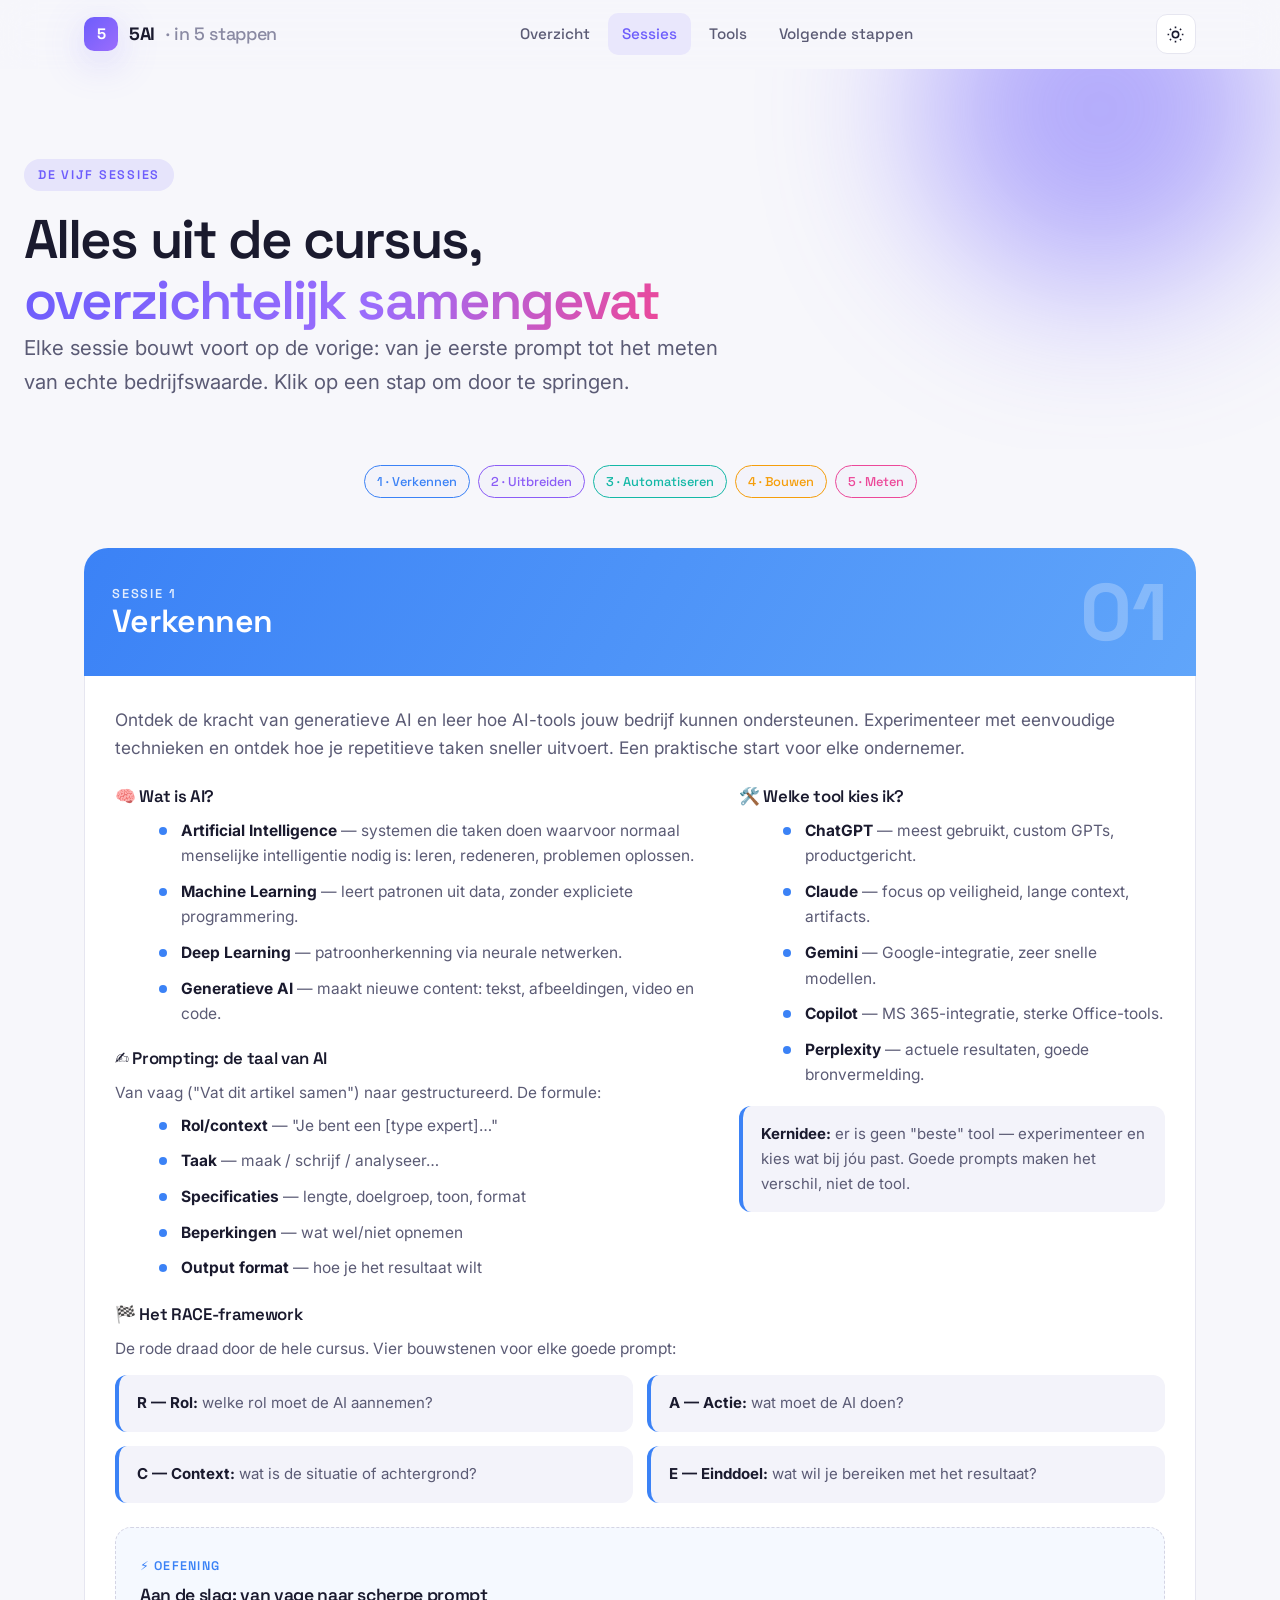
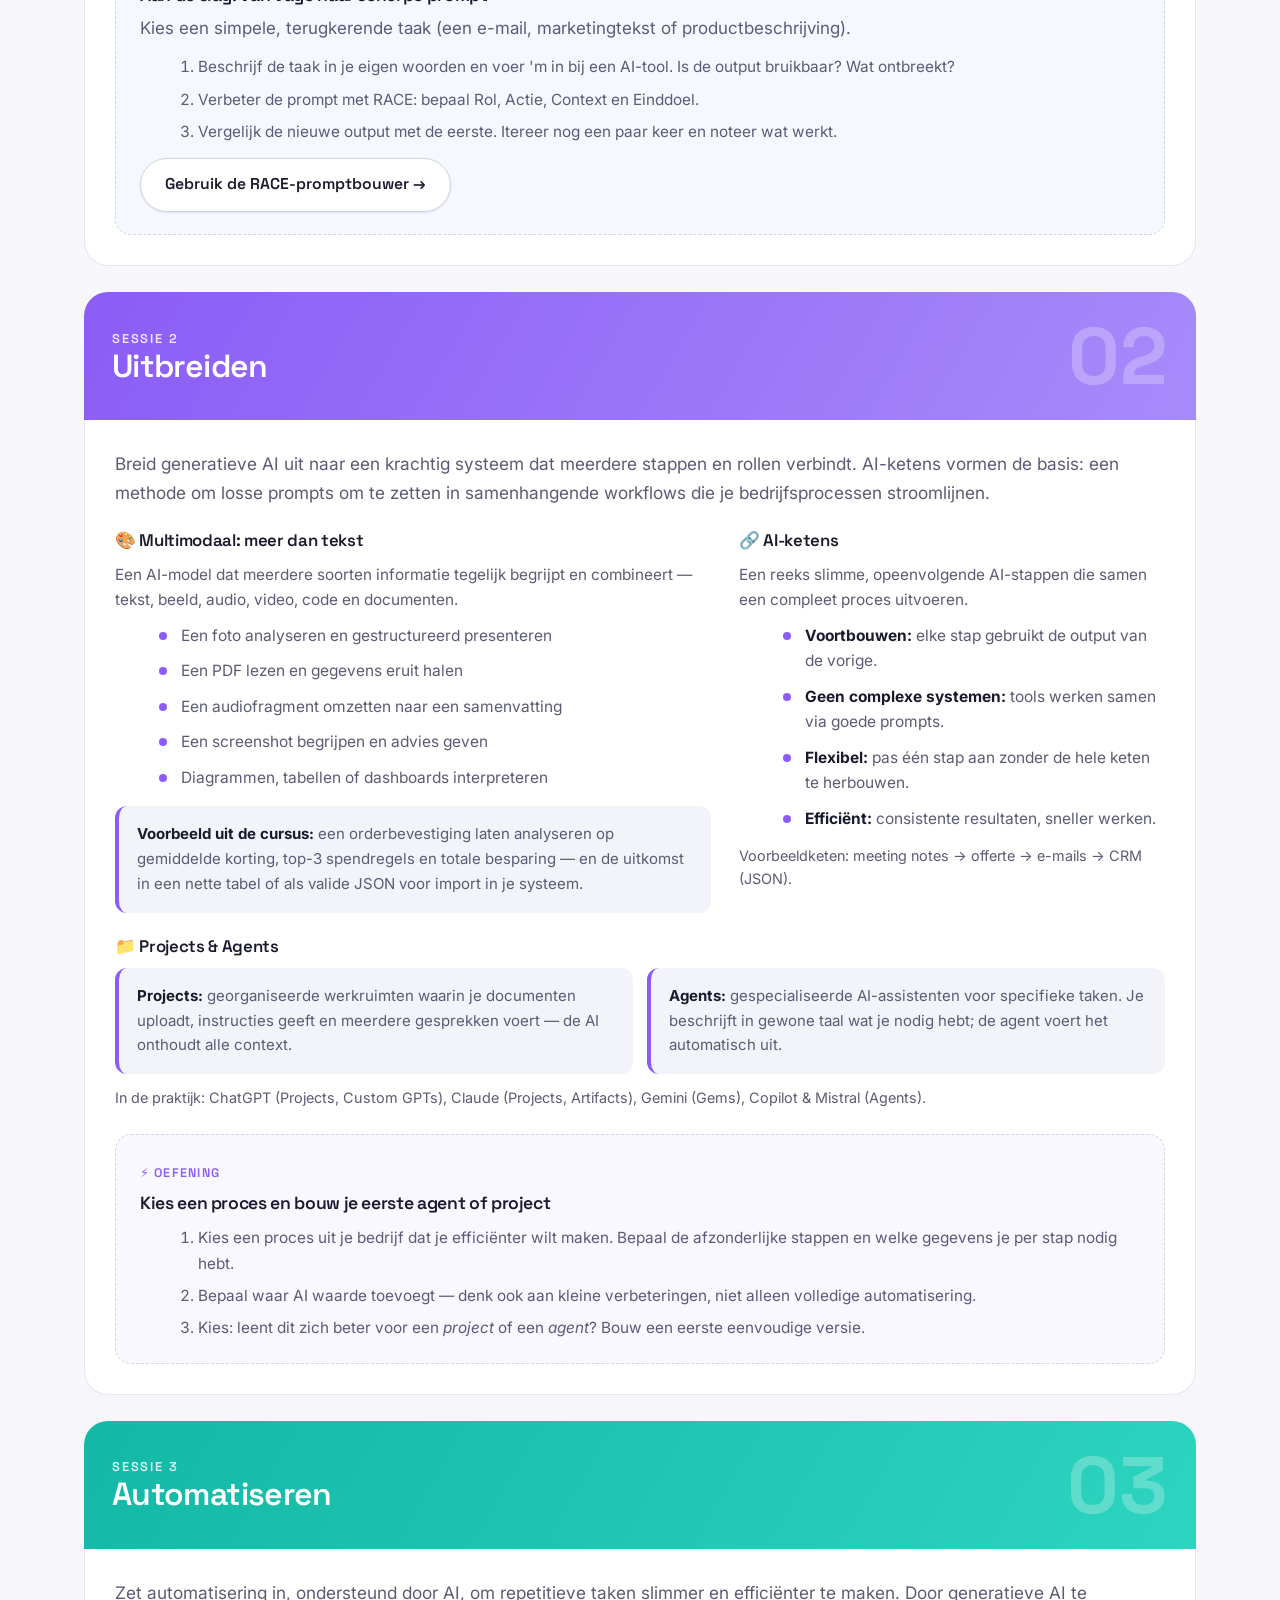
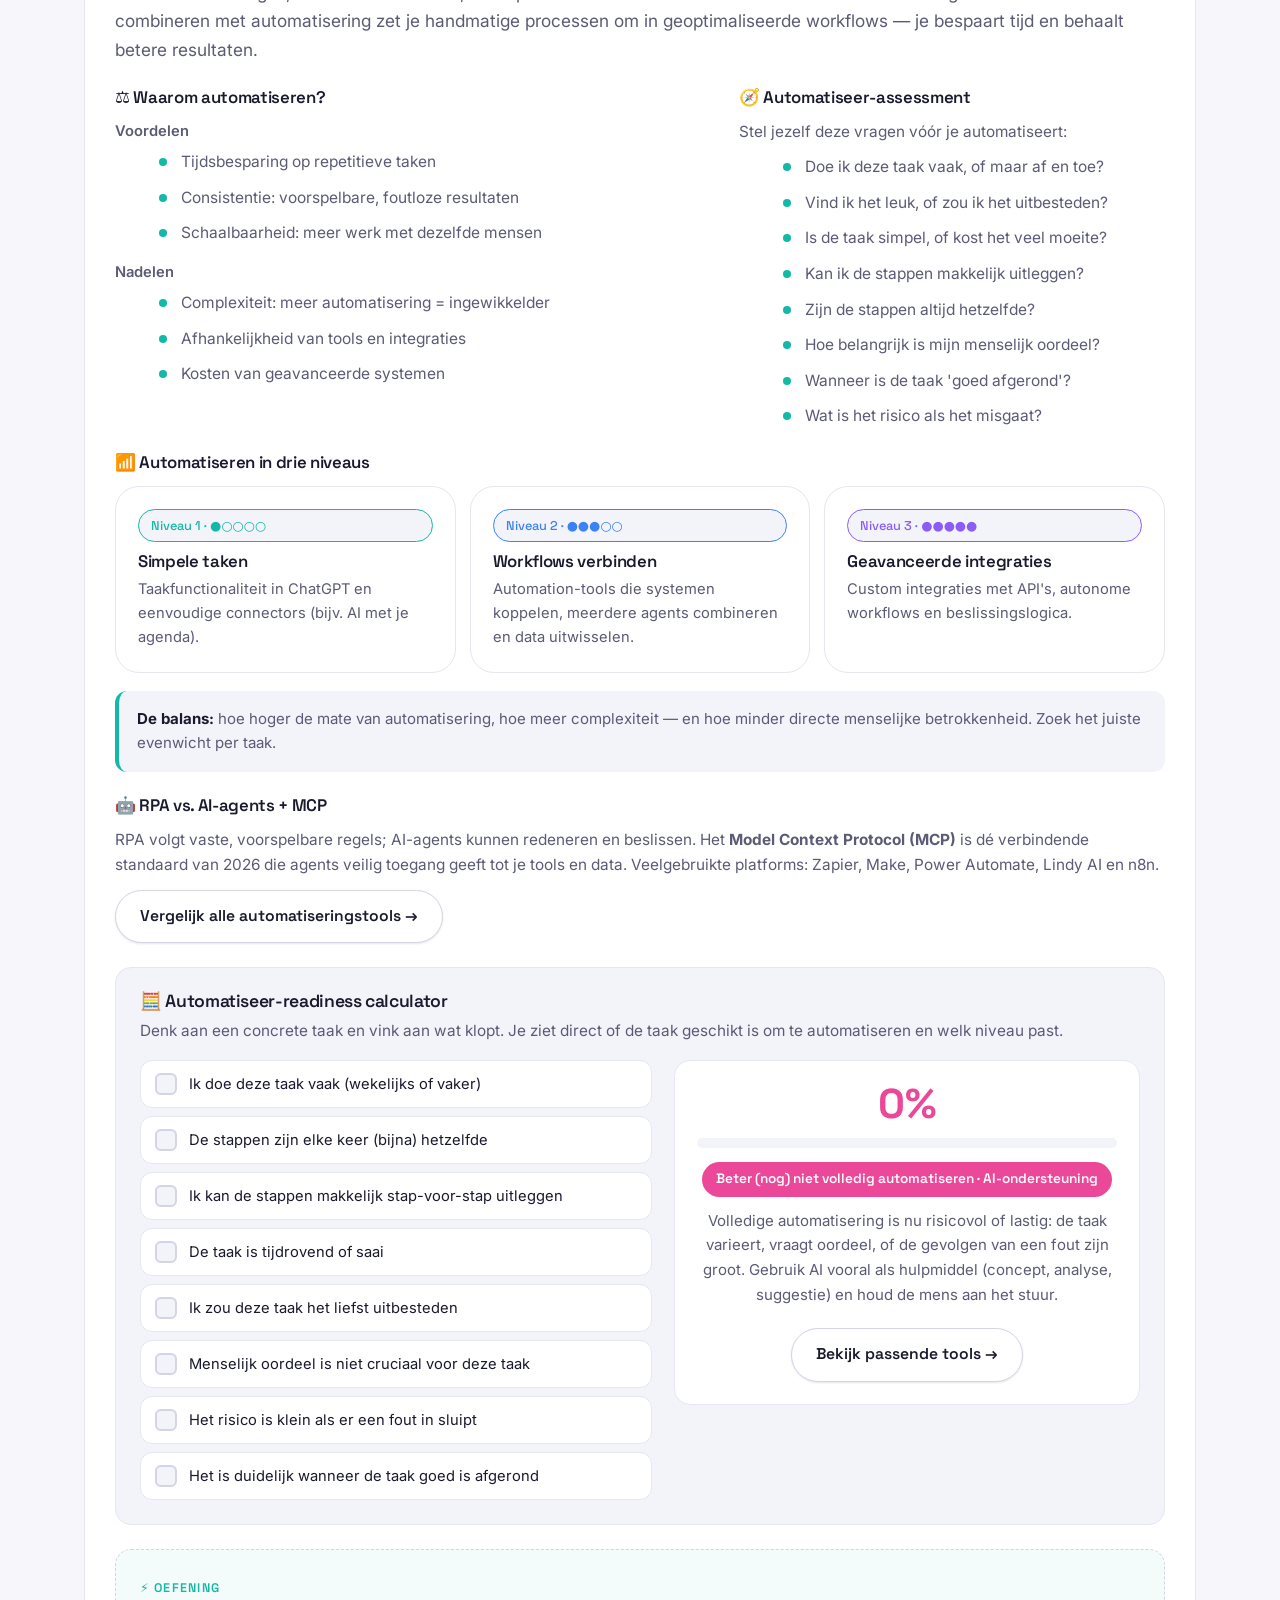
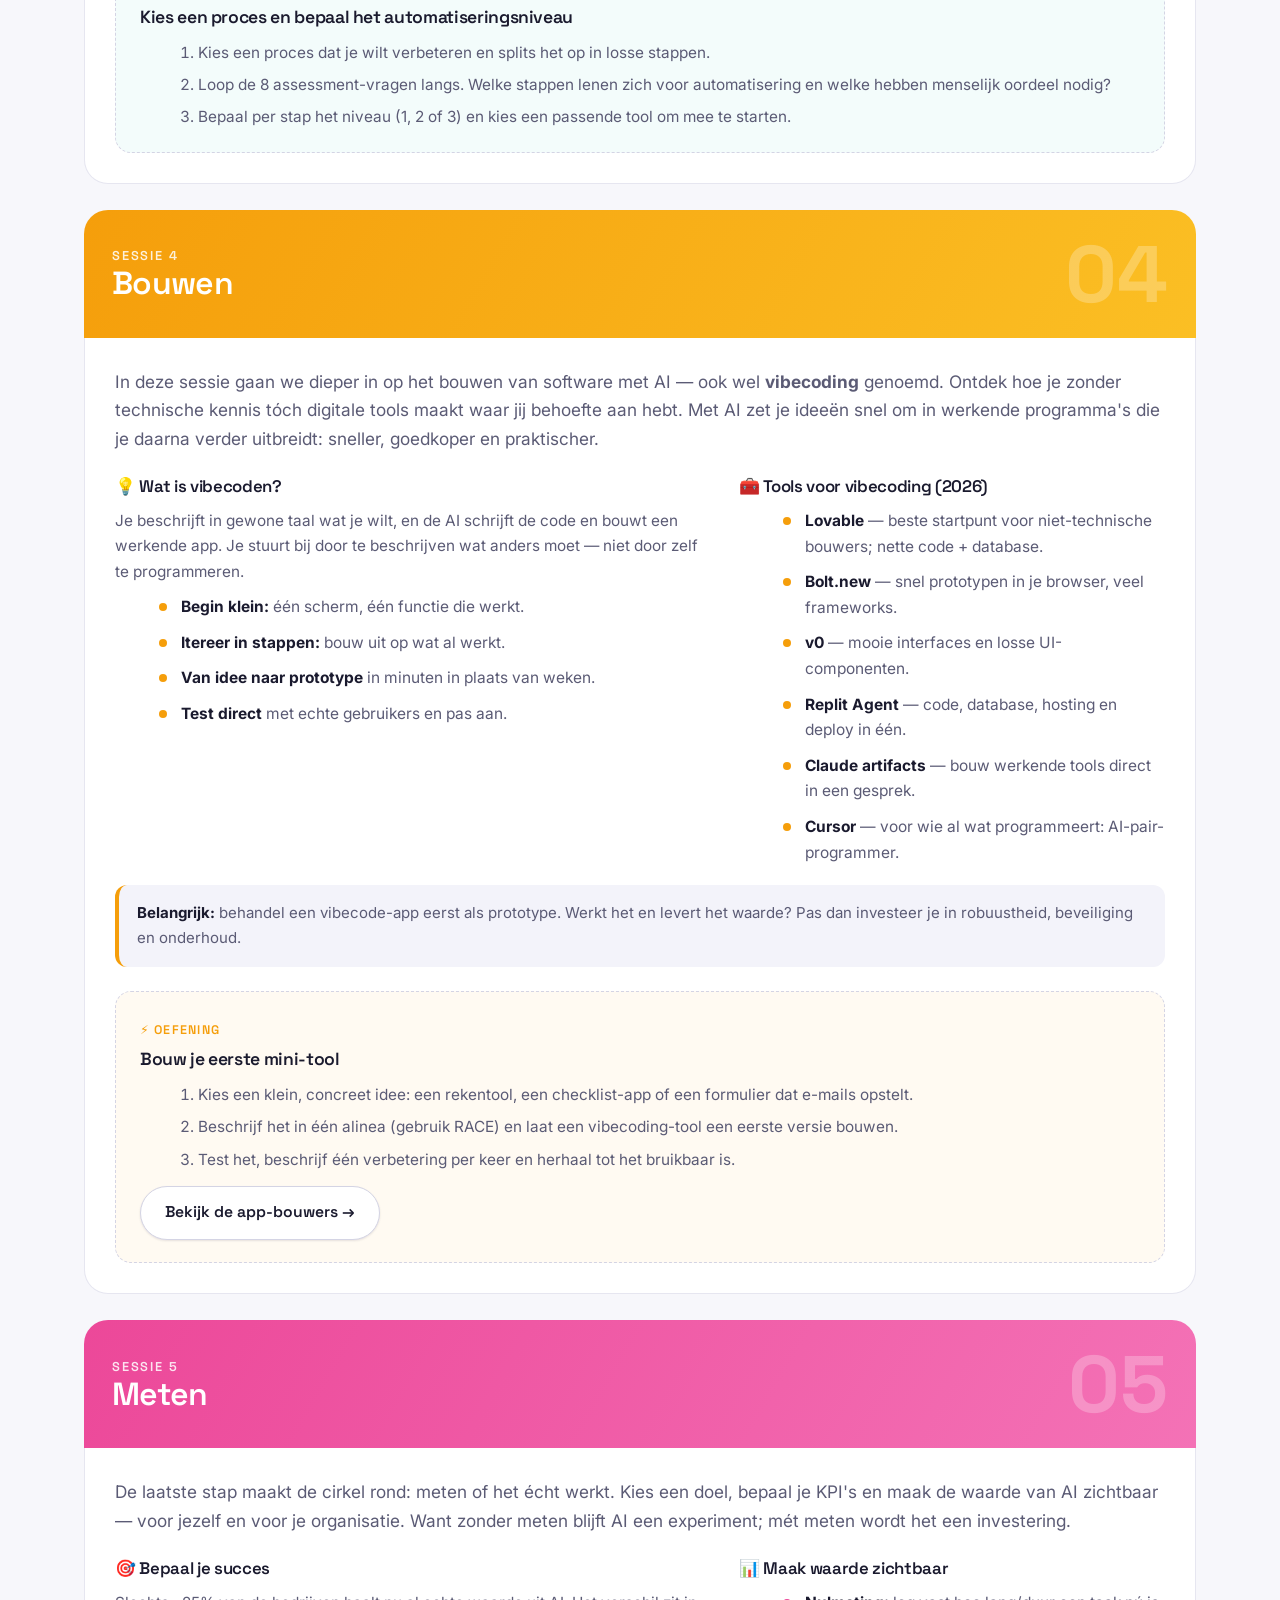
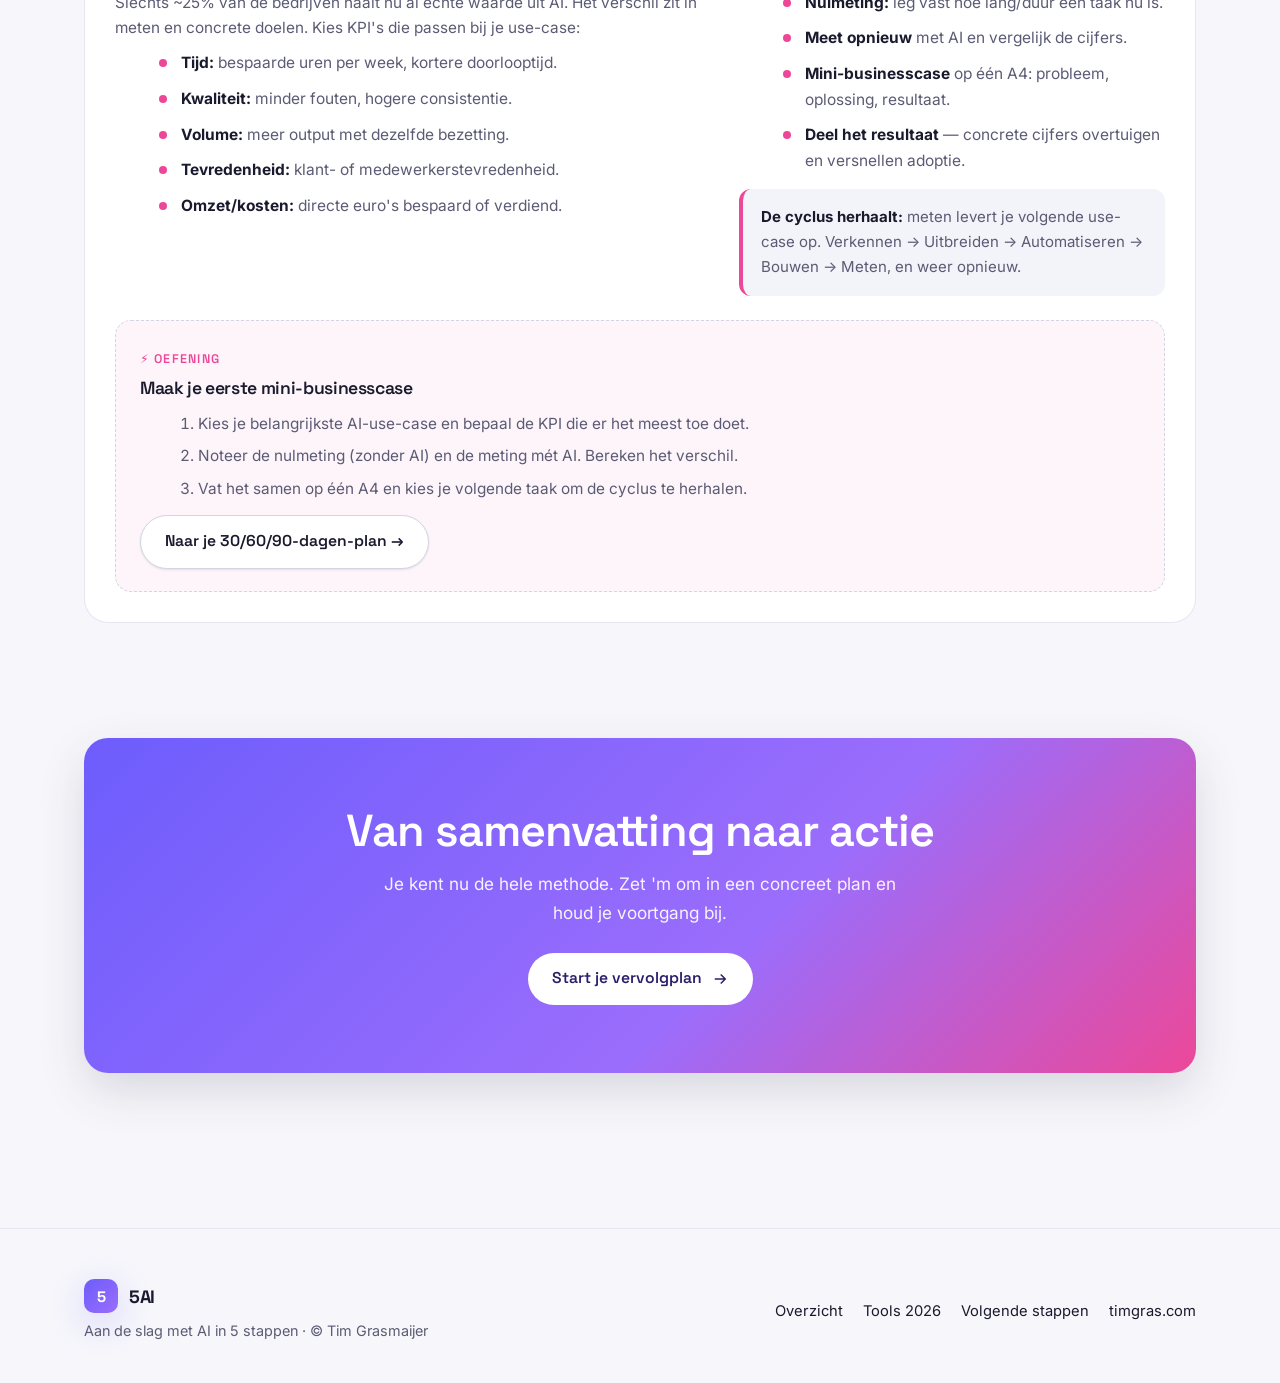
==== commit 93b8bb45: "Make dark mode follow system preference" ====
--- a/sessies.html
+++ b/sessies.html
@@ -8,7 +8,7 @@
 <link rel="preconnect" href="https://fonts.googleapis.com" />
 <link rel="preconnect" href="https://fonts.gstatic.com" crossorigin />
 <link href="https://fonts.googleapis.com/css2?family=Inter:wght@400;500;600&family=Space+Grotesk:wght@500;600;700&display=swap" rel="stylesheet" />
-<script>try{document.documentElement.setAttribute('data-theme',localStorage.getItem('5ai-theme')||'dark')}catch(e){document.documentElement.setAttribute('data-theme','dark')}</script>
+<script>try{document.documentElement.setAttribute('data-theme',localStorage.getItem('5ai-theme')||(window.matchMedia('(prefers-color-scheme:dark)').matches?'dark':'light'))}catch(e){document.documentElement.setAttribute('data-theme','dark')}</script>
 <link rel="stylesheet" href="css/styles.css" />
 </head>
 <body>
@@ -19,7 +19,7 @@
     <nav class="nav-links">
       <a href="index.html">Overzicht</a>
       <a href="sessies.html">Sessies</a>
-      <a href="tools.html">Tools 2026</a>
+      <a href="tools.html">Tools</a>
       <a href="volgende-stappen.html">Volgende stappen</a>
     </nav>
     <div class="nav-tools">
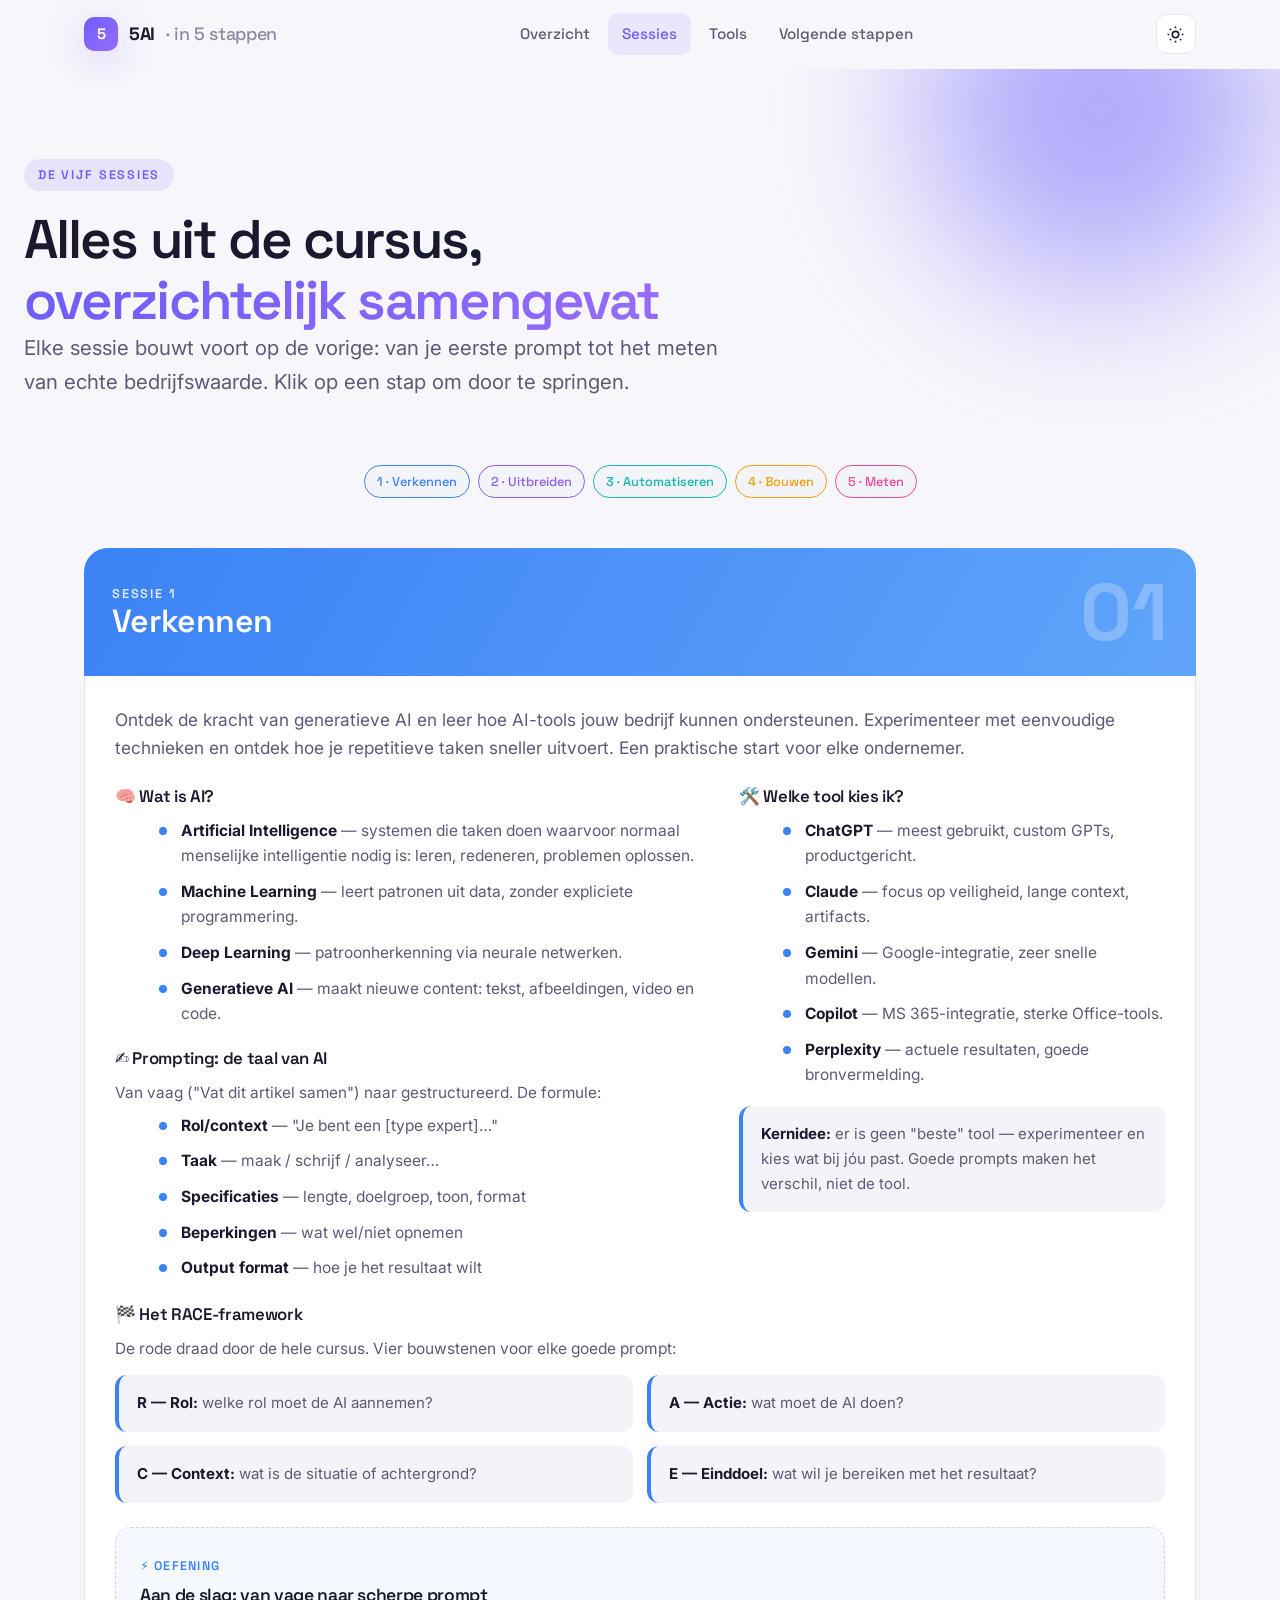
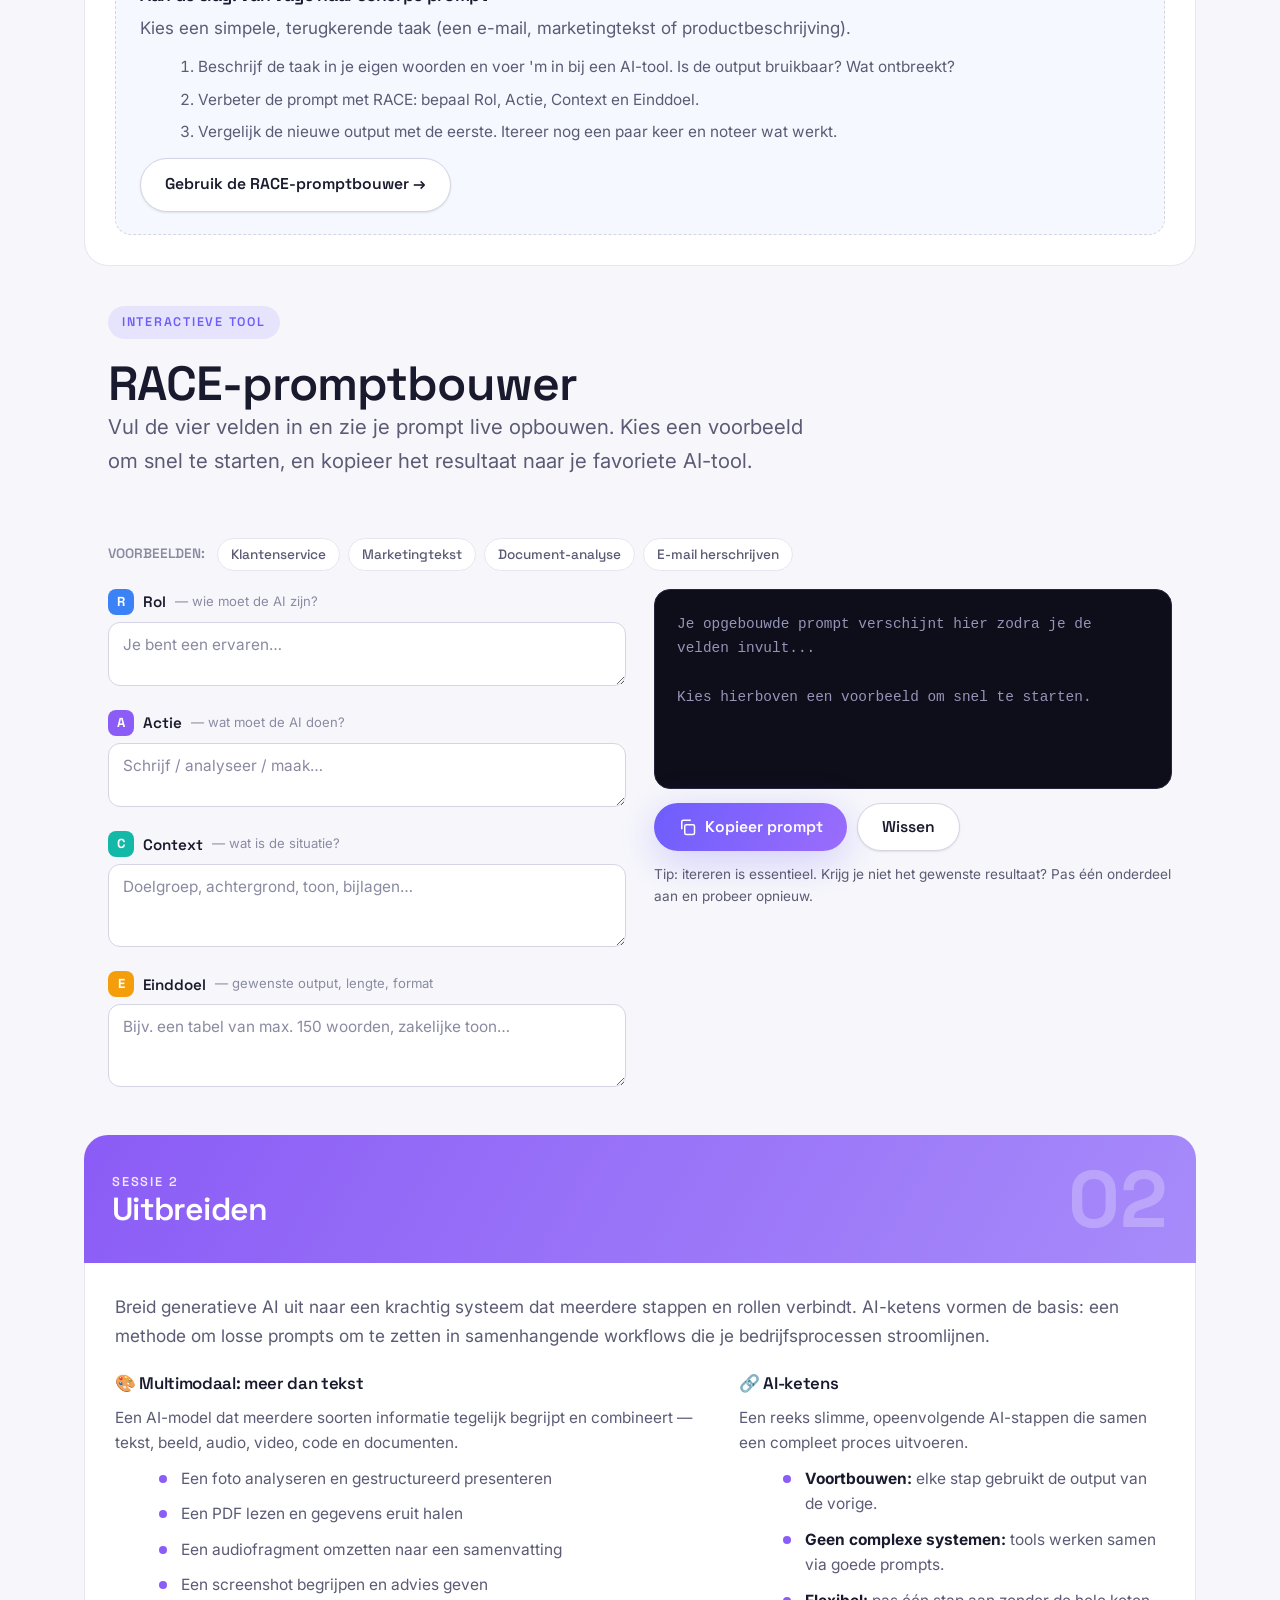
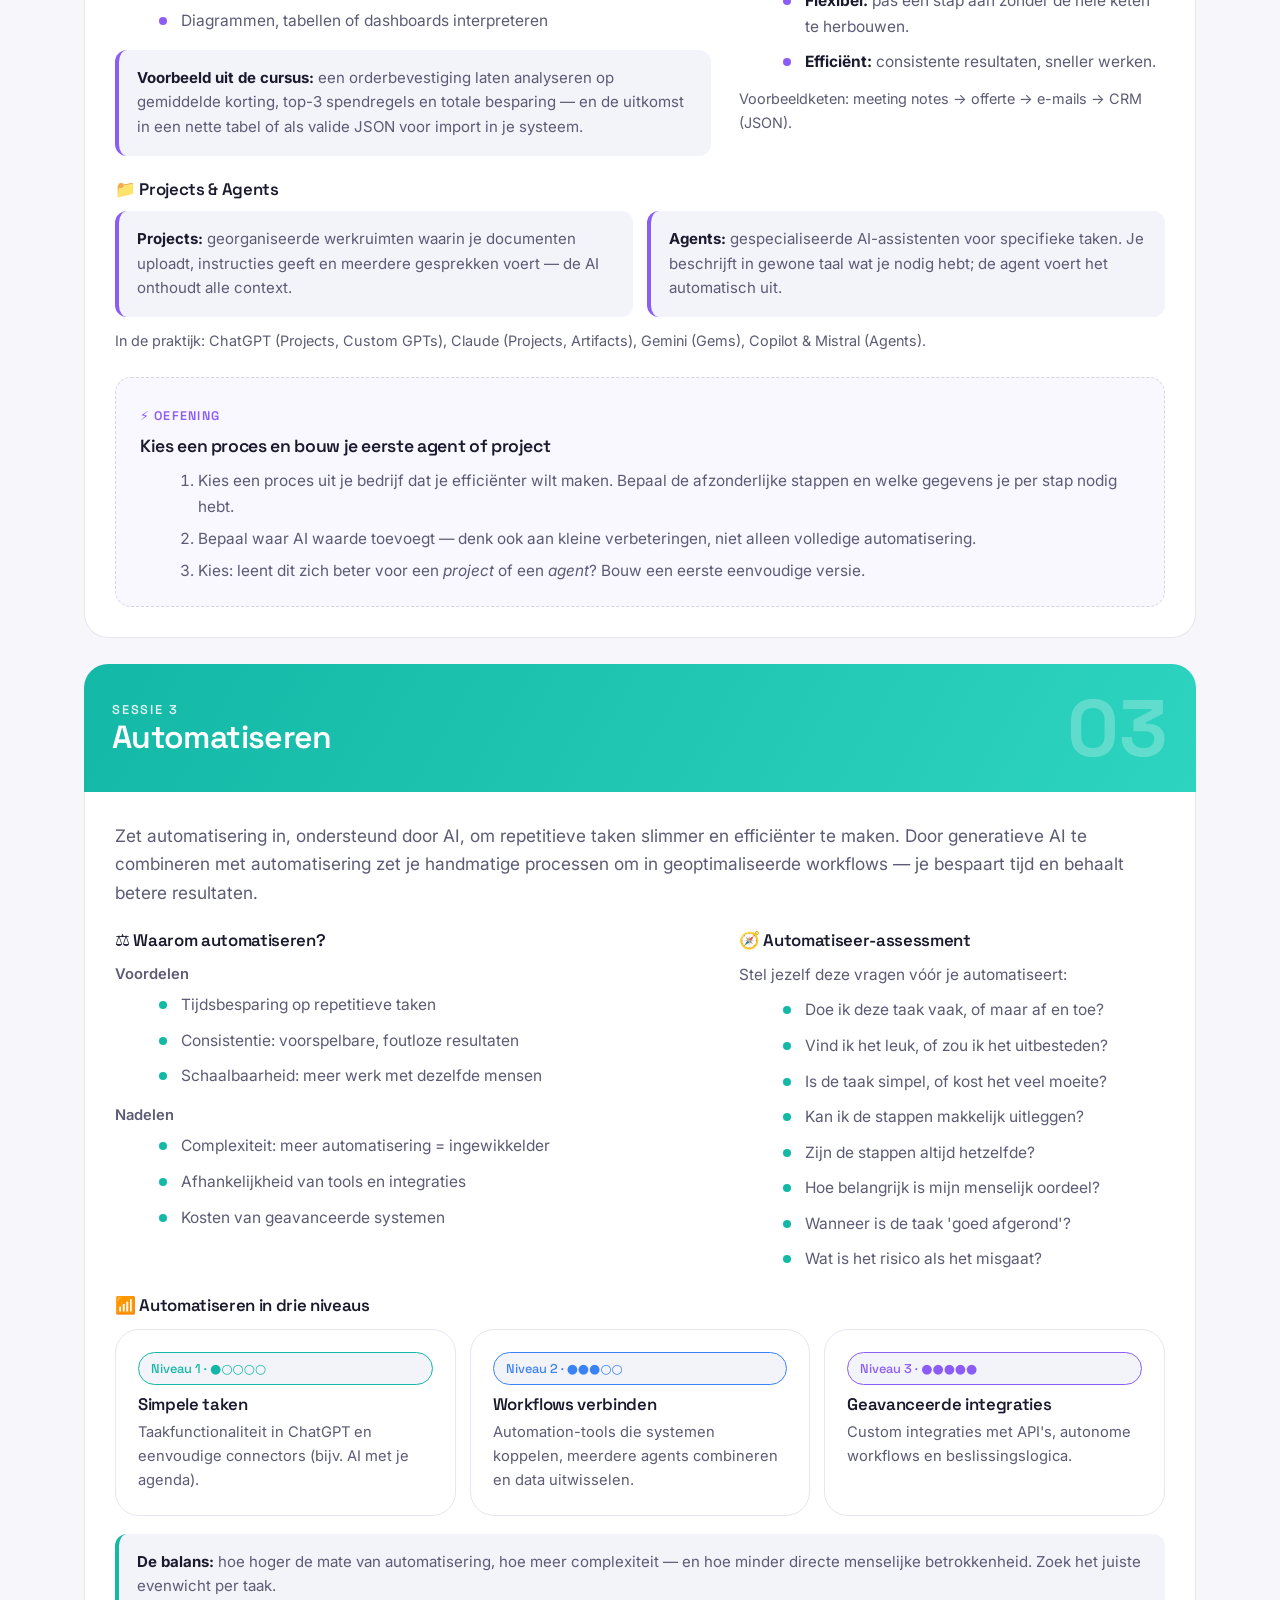
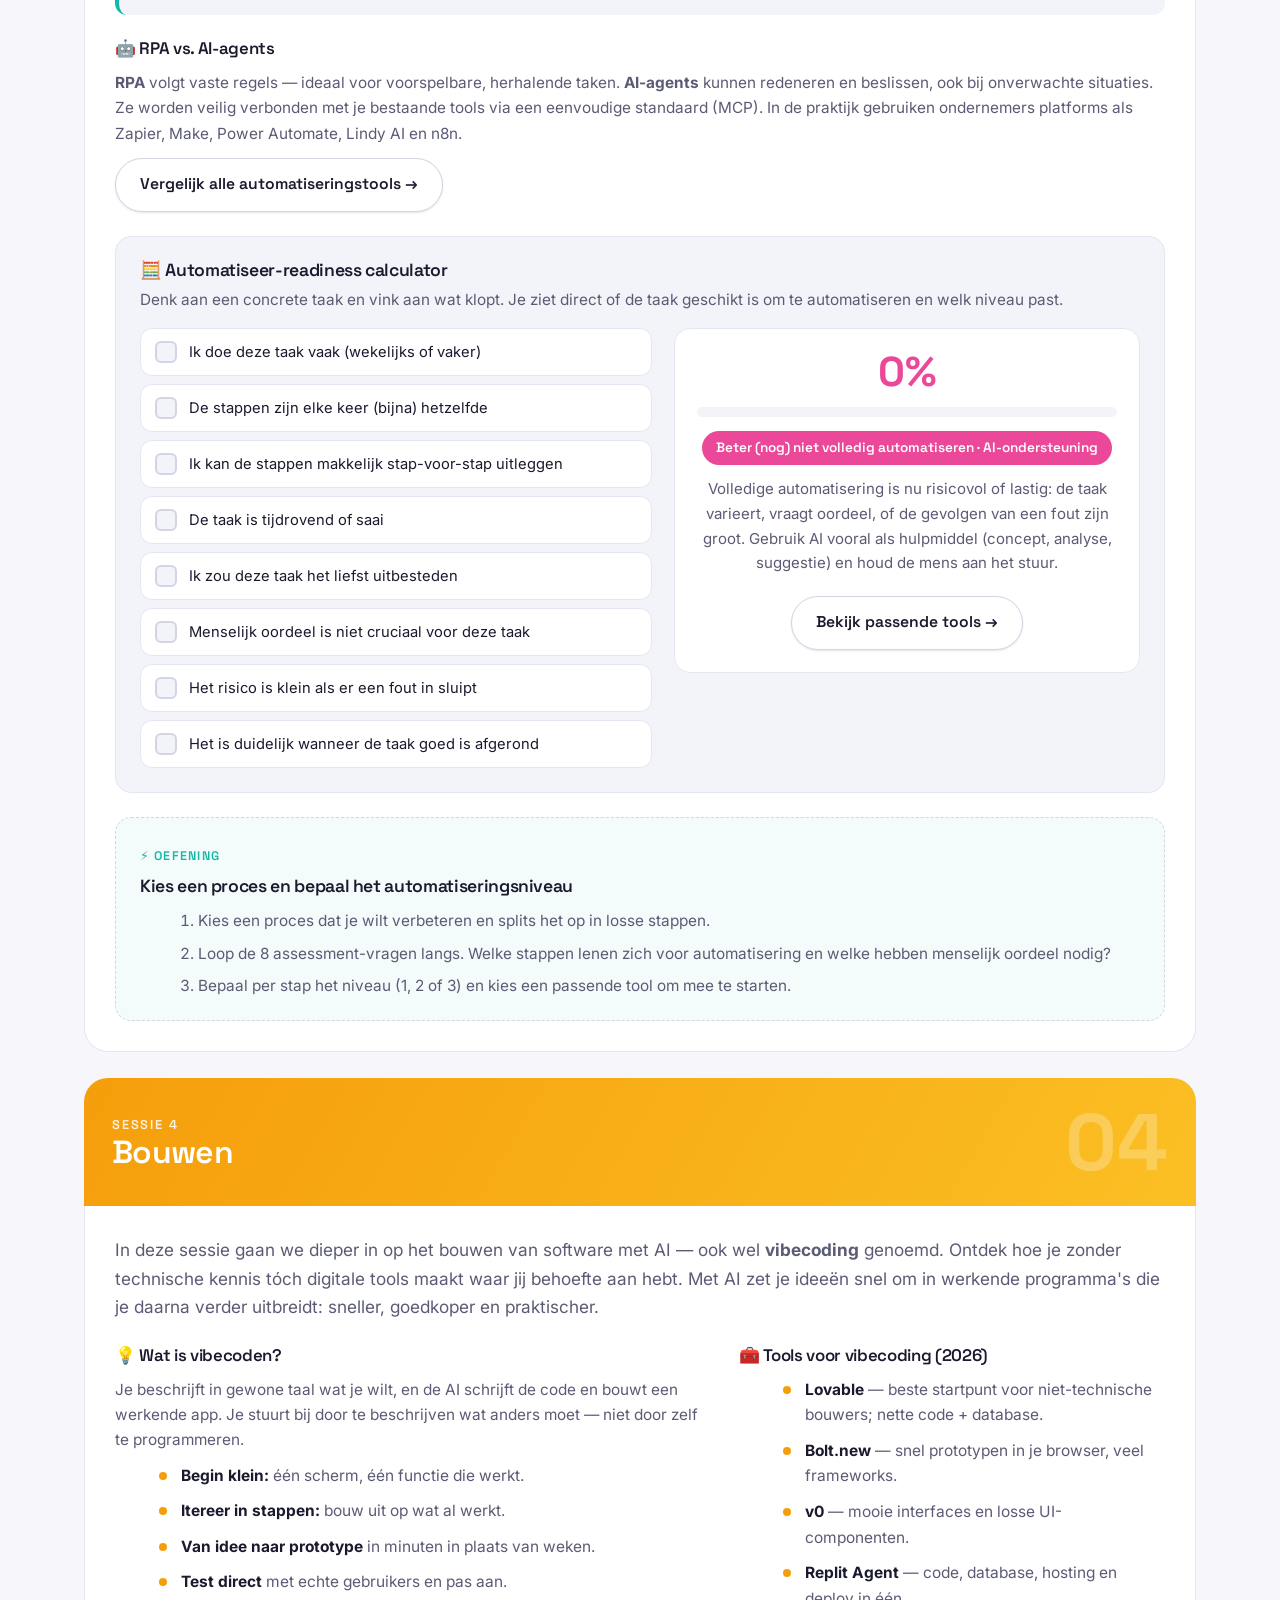
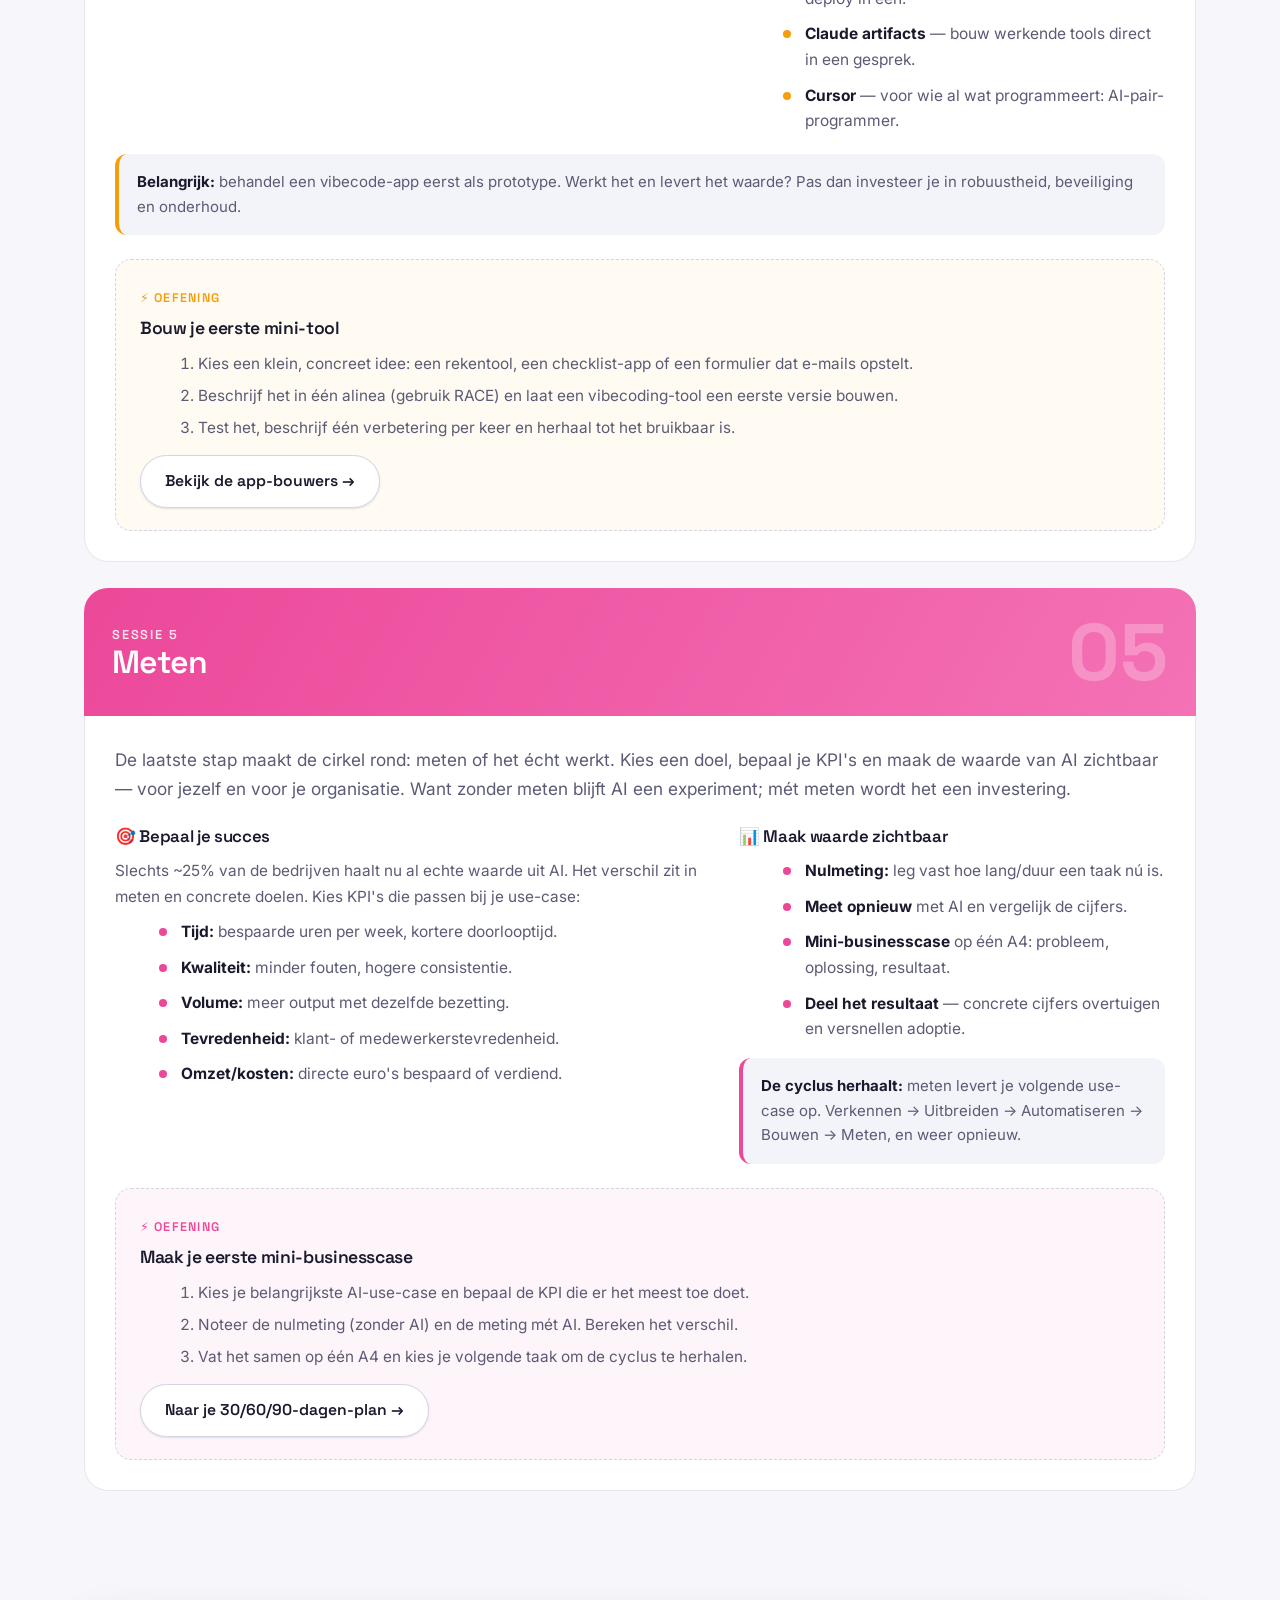
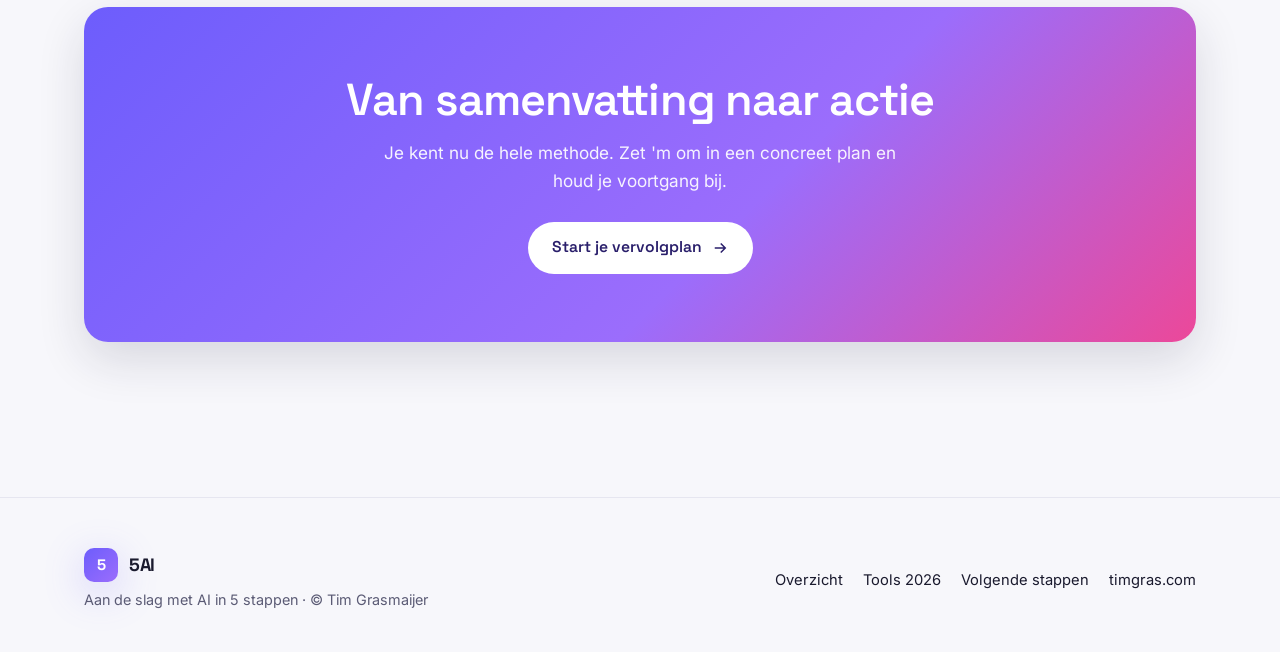
==== commit 02fc4e0b: "MCP-content versimpeld voor niet-technische ondernemers; RACE-bouwer verplaatst naar sessies" ====
--- a/sessies.html
+++ b/sessies.html
@@ -118,10 +118,60 @@
           <li>Verbeter de prompt met RACE: bepaal Rol, Actie, Context en Einddoel.</li>
           <li>Vergelijk de nieuwe output met de eerste. Itereer nog een paar keer en noteer wat werkt.</li>
         </ol>
-        <p style="margin-top:14px"><a class="btn btn-ghost" href="volgende-stappen.html#race">Gebruik de RACE-promptbouwer →</a></p>
+        <p style="margin-top:14px"><a class="btn btn-ghost" href="#race">Gebruik de RACE-promptbouwer →</a></p>
       </div>
     </div>
   </article>
+
+  <!-- RACE BUILDER (verplaatst vanaf Volgende stappen) -->
+  <section class="section" id="race" style="padding:40px 0">
+    <div class="wrap">
+      <div class="section-head left reveal">
+        <span class="eyebrow">Interactieve tool</span>
+        <h2 class="title">RACE-promptbouwer</h2>
+        <p class="lead">Vul de vier velden in en zie je prompt live opbouwen. Kies een voorbeeld om snel te starten, en kopieer het resultaat naar je favoriete AI-tool.</p>
+      </div>
+
+      <div class="preset-row reveal">
+        <span style="font-family:var(--font-head);font-size:.85rem;font-weight:600;color:var(--faint);align-self:center;margin-right:4px">VOORBEELDEN:</span>
+        <button class="preset" data-preset="klantenservice">Klantenservice</button>
+        <button class="preset" data-preset="marketing">Marketingtekst</button>
+        <button class="preset" data-preset="analyse">Document-analyse</button>
+        <button class="preset" data-preset="email">E-mail herschrijven</button>
+      </div>
+
+      <div class="race reveal">
+        <div class="race-fields">
+          <div class="field">
+            <label><span class="tag" style="background:var(--s1)">R</span> Rol <span class="hint">— wie moet de AI zijn?</span></label>
+            <textarea id="race-r" rows="2" placeholder="Je bent een ervaren…"></textarea>
+          </div>
+          <div class="field">
+            <label><span class="tag" style="background:var(--s2)">A</span> Actie <span class="hint">— wat moet de AI doen?</span></label>
+            <textarea id="race-a" rows="2" placeholder="Schrijf / analyseer / maak…"></textarea>
+          </div>
+          <div class="field">
+            <label><span class="tag" style="background:var(--s3)">C</span> Context <span class="hint">— wat is de situatie?</span></label>
+            <textarea id="race-c" rows="3" placeholder="Doelgroep, achtergrond, toon, bijlagen…"></textarea>
+          </div>
+          <div class="field">
+            <label><span class="tag" style="background:var(--s4)">E</span> Einddoel <span class="hint">— gewenste output, lengte, format</span></label>
+            <textarea id="race-e" rows="3" placeholder="Bijv. een tabel van max. 150 woorden, zakelijke toon…"></textarea>
+          </div>
+        </div>
+        <div class="race-output">
+          <div class="prompt-out" id="prompt-out"></div>
+          <div class="out-actions">
+            <button class="btn btn-primary" id="copy-prompt">
+              <svg viewBox="0 0 24 24" fill="none" stroke="currentColor" stroke-width="2"><rect x="9" y="9" width="13" height="13" rx="2"/><path d="M5 15V5a2 2 0 0 1 2-2h10"/></svg>
+              Kopieer prompt</button>
+            <button class="btn btn-ghost" id="clear-prompt">Wissen</button>
+          </div>
+          <p class="muted" style="font-size:.85rem;margin-top:12px">Tip: itereren is essentieel. Krijg je niet het gewenste resultaat? Pas één onderdeel aan en probeer opnieuw.</p>
+        </div>
+      </div>
+    </div>
+  </section>
 
   <!-- SESSIE 2 -->
   <article class="session-detail reveal" id="sessie-2" style="--accent:var(--s2)">
@@ -241,8 +291,8 @@
       </div>
 
       <div class="sd-block" style="margin-top:24px">
-        <h4>🤖 RPA vs. AI-agents + MCP</h4>
-        <p class="muted" style="font-size:.96rem">RPA volgt vaste, voorspelbare regels; AI-agents kunnen redeneren en beslissen. Het <strong>Model Context Protocol (MCP)</strong> is dé verbindende standaard van 2026 die agents veilig toegang geeft tot je tools en data. Veelgebruikte platforms: Zapier, Make, Power Automate, Lindy AI en n8n.</p>
+        <h4>🤖 RPA vs. AI-agents</h4>
+        <p class="muted" style="font-size:.96rem"><strong>RPA</strong> volgt vaste regels — ideaal voor voorspelbare, herhalende taken. <strong>AI-agents</strong> kunnen redeneren en beslissen, ook bij onverwachte situaties. Ze worden veilig verbonden met je bestaande tools via een eenvoudige standaard (MCP). In de praktijk gebruiken ondernemers platforms als Zapier, Make, Power Automate, Lindy AI en n8n.</p>
         <p style="margin-top:12px"><a class="btn btn-ghost" href="tools.html">Vergelijk alle automatiseringstools →</a></p>
       </div>
 
@@ -386,6 +436,7 @@
 </footer>
 
 <script src="js/main.js"></script>
+<script src="js/prompt-builder.js"></script>
 <script src="js/calc.js"></script>
 </body>
 </html>
--- a/css/styles.css
+++ b/css/styles.css
@@ -44,8 +44,43 @@
   --ease: cubic-bezier(.22,.61,.36,1);
 }
 
+@media (prefers-color-scheme: dark) {
+  :root {
+    --brand: #8e7dff;
+    --brand-2: #b48dff;
+    --bg: #0c0c16;
+    --bg-soft: #12121f;
+    --surface: #16161f;
+    --surface-2: #1d1d2b;
+    --border: #2c2c40;
+    --border-strong: #474766;
+    --text: #f2f2fa;
+    --muted: #c4c4dc;
+    --faint: #9595b5;
+    --shadow-sm: 0 1px 2px rgba(0,0,0,.4);
+    --shadow-md: 0 6px 20px rgba(0,0,0,.45);
+    --shadow-lg: 0 24px 60px rgba(0,0,0,.6);
+    --shadow-glow: 0 10px 50px rgba(109,93,252,.45);
+  }
+}
+
+[data-theme="light"] {
+  --bg: #f7f7fb;
+  --bg-soft: #eeeef6;
+  --surface: #ffffff;
+  --surface-2: #f3f3fa;
+  --border: #e6e6f0;
+  --border-strong: #d4d4e4;
+  --text: #1a1a2e;
+  --muted: #5b5b75;
+  --faint: #8a8aa3;
+  --shadow-sm: 0 1px 2px rgba(28,25,60,.06), 0 1px 3px rgba(28,25,60,.05);
+  --shadow-md: 0 4px 14px rgba(28,25,60,.08);
+  --shadow-lg: 0 18px 48px rgba(28,25,60,.14);
+  --shadow-glow: 0 10px 40px rgba(109,93,252,.28);
+}
+
 [data-theme="dark"] {
-  /* brighter accents for legible text on dark */
   --brand: #8e7dff;
   --brand-2: #b48dff;
   --bg: #0c0c16;
@@ -102,11 +137,25 @@
 .gradient-text {
   background: linear-gradient(110deg, var(--brand), var(--brand-2) 55%, var(--s5));
   -webkit-background-clip: text; background-clip: text; color: transparent;
+  background-size: 200% 200%;
+  animation: gradient-shift 8s ease infinite;
+}
+@keyframes gradient-shift {
+  0%, 100% { background-position: 0% 50%; }
+  50% { background-position: 100% 50%; }
 }
 /* Brighter gradient on dark so large headings stay legible */
+@media (prefers-color-scheme: dark) {
+  .gradient-text {
+    background: linear-gradient(110deg, #a99bff, #c4a3ff 50%, #ff9ec9);
+    -webkit-background-clip: text; background-clip: text; color: transparent;
+    background-size: 200% 200%;
+  }
+}
 [data-theme="dark"] .gradient-text {
   background: linear-gradient(110deg, #a99bff, #c4a3ff 50%, #ff9ec9);
   -webkit-background-clip: text; background-clip: text; color: transparent;
+  background-size: 200% 200%;
 }
 
 /* ---------- Buttons ---------- */
@@ -156,8 +205,14 @@
 .theme-toggle:hover { border-color: var(--brand); transform: translateY(-1px); }
 .theme-toggle svg { width: 19px; height: 19px; }
 .theme-toggle .moon { display: none; }
+@media (prefers-color-scheme: dark) {
+  .theme-toggle .moon { display: block; }
+  .theme-toggle .sun { display: none; }
+}
 [data-theme="dark"] .theme-toggle .moon { display: block; }
 [data-theme="dark"] .theme-toggle .sun { display: none; }
+[data-theme="light"] .theme-toggle .moon { display: none; }
+[data-theme="light"] .theme-toggle .sun { display: block; }
 .hamburger { display: none; width: 40px; height: 40px; border-radius: 11px; place-items: center; border: 1px solid var(--border); background: var(--surface); }
 
 /* ---------- Hero ---------- */
@@ -169,7 +224,9 @@
 .hero-blob.b1 { width: 480px; height: 480px; background: var(--brand); top: -160px; right: -80px; }
 .hero-blob.b2 { width: 420px; height: 420px; background: var(--s5); bottom: -180px; left: -120px; animation-delay: -6s; }
 .hero-blob.b3 { width: 320px; height: 320px; background: var(--s3); top: 40%; left: 40%; animation-delay: -3s; opacity: .3; }
+@media (prefers-color-scheme: dark) { .hero-blob { opacity: .22; } }
 [data-theme="dark"] .hero-blob { opacity: .22; }
+[data-theme="light"] .hero-blob { opacity: .5; }
 @keyframes float { to { transform: translate(40px, 40px) scale(1.1); } }
 .hero-inner { position: relative; z-index: 1; text-align: center; max-width: 880px; margin: 0 auto; }
 .hero p.lead { margin: 22px auto 0; max-width: 620px; }
@@ -291,8 +348,13 @@
 }
 .field textarea:focus, .field input:focus { outline: none; border-color: var(--brand); box-shadow: 0 0 0 3px color-mix(in srgb,var(--brand) 22%,transparent); }
 input::placeholder, textarea::placeholder { color: var(--faint); opacity: 1; }
+@media (prefers-color-scheme: dark) {
+  .field textarea, .field input, .search-box input { background: #1c1c2b; }
+}
 [data-theme="dark"] .field textarea, [data-theme="dark"] .field input,
 [data-theme="dark"] .search-box input { background: #1c1c2b; }
+[data-theme="light"] .field textarea, [data-theme="light"] .field input,
+[data-theme="light"] .search-box input { background: var(--surface); }
 .race-output { position: sticky; top: 88px; }
 .prompt-out {
   background: #0e0e1a; color: #e7e7f5; border-radius: var(--radius); padding: 22px;
@@ -467,6 +529,7 @@
 /* ---------- Page hero (sub pages) ---------- */
 .page-hero { padding: clamp(48px,7vw,90px) 0 clamp(30px,4vw,50px); position: relative; overflow: hidden; }
 .page-hero .hero-blob.b1 { width: 360px; height: 360px; top: -140px; right: 0; }
+.page-hero-inner { position: relative; z-index: 1; text-align: left; max-width: 760px; }
 
 /* ---------- Toast ---------- */
 .toast {
